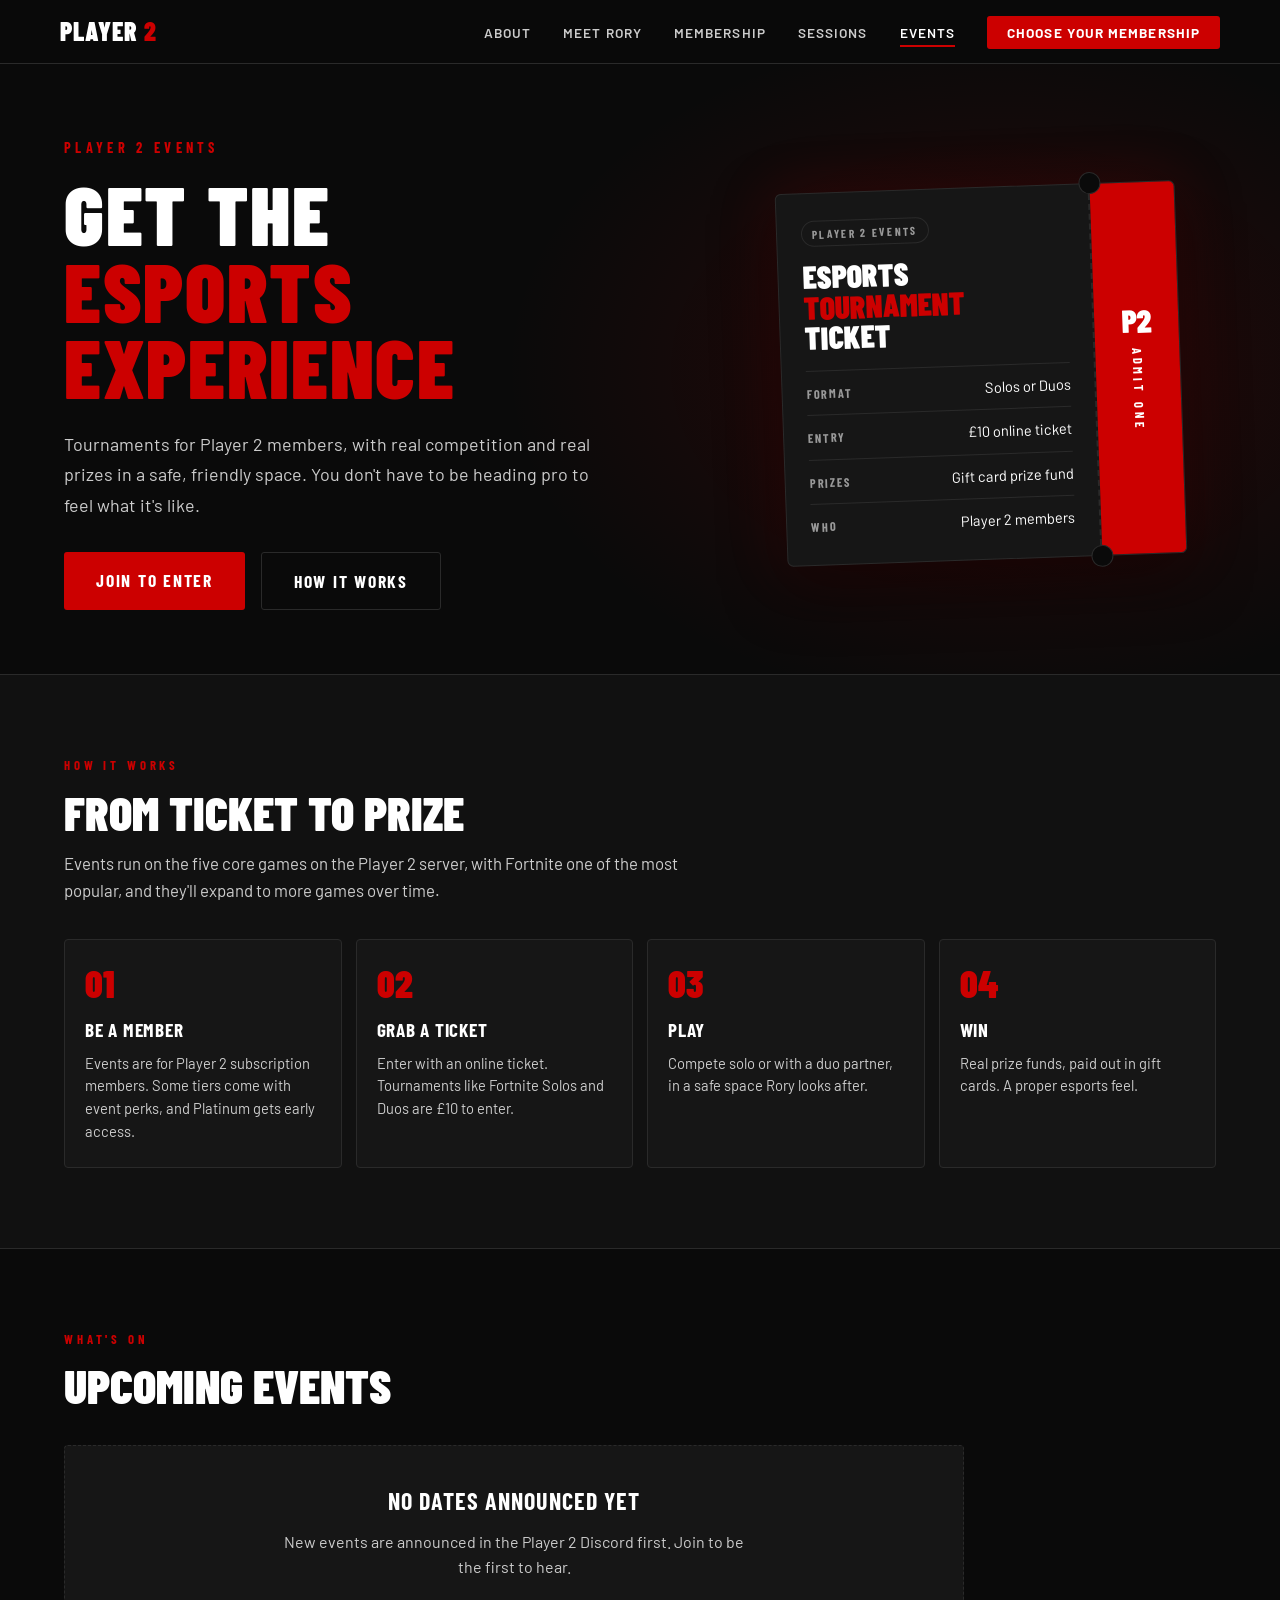
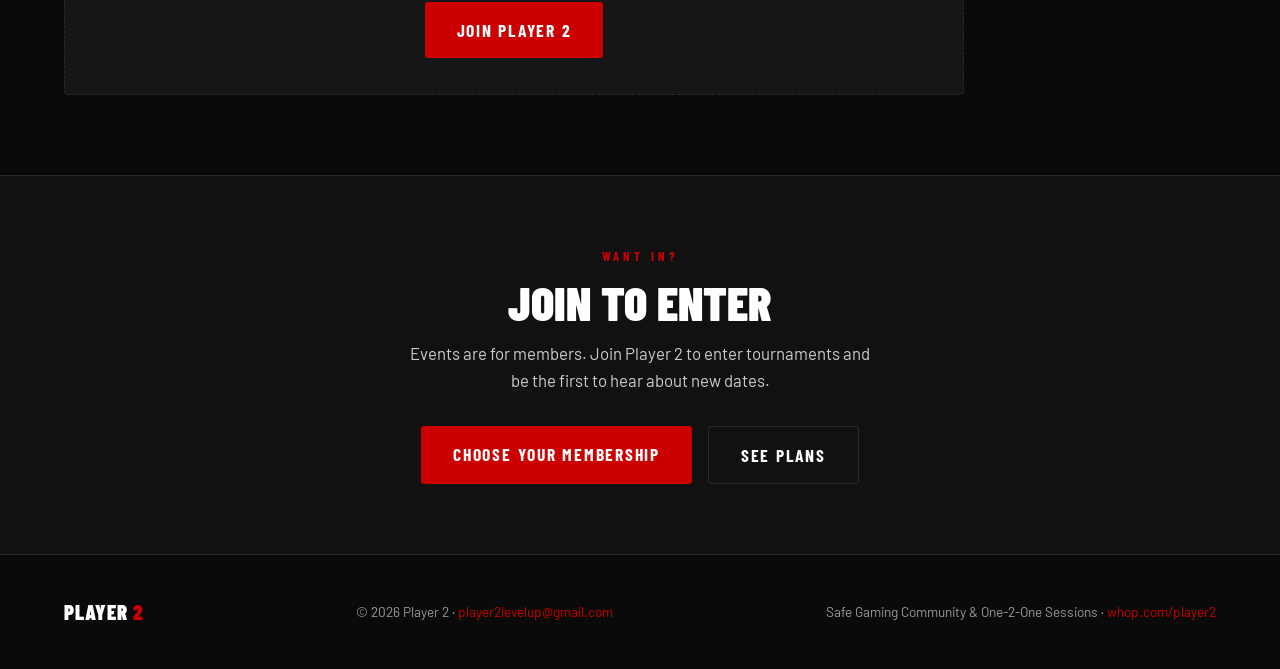
==== events.html @ feaece91 "Copy: Choose Your Membership, Recommended badge, strictly 13+" ====
<!doctype html>
<html lang="en-GB">
<head>
<meta charset="utf-8">
<meta name="viewport" content="width=device-width, initial-scale=1, viewport-fit=cover">
<title>Events — Player 2</title>
<meta name="description" content="Player 2 tournaments and events for members — real competition, real gift card prizes, in a safe and friendly gaming space.">
<meta name="theme-color" content="#0a0a0a">
<link rel="icon" href="data:image/svg+xml,%3Csvg xmlns='http://www.w3.org/2000/svg' viewBox='0 0 64 64'%3E%3Crect width='64' height='64' rx='12' fill='%230a0a0a'/%3E%3Ctext x='32' y='45' font-family='Arial Black,Arial,sans-serif' font-weight='900' font-size='34' text-anchor='middle' fill='%23CC0000'%3EP2%3C/text%3E%3C/svg%3E">
<meta property="og:type" content="website">
<meta property="og:site_name" content="Player 2">
<meta property="og:title" content="Player 2 Events — Get the Esports Experience">
<meta property="og:description" content="Player 2 tournaments and events for members — real competition, real gift card prizes, in a safe and friendly gaming space.">
<meta property="og:url" content="https://www.player2levelup.com/events.html">
<meta property="og:image" content="https://www.player2levelup.com/player2_share.jpg">
<meta property="og:image:width" content="1200">
<meta property="og:image:height" content="630">
<meta name="twitter:card" content="summary_large_image">
<link rel="stylesheet" href="https://fonts.googleapis.com/css2?family=Barlow+Condensed:wght@400;700;900&family=Barlow:wght@400;500;600&display=swap">
<link rel="stylesheet" href="styles.css?v=202610212050">
</head>
<body>
<!-- NAV -->
<nav>
  <a class="nav-logo" href="index.html"><span>PLAYER</span> 2</a>
  <ul class="nav-links" id="navLinks">
    <li><a href="index.html#about">About</a></li>
    <li><a href="rory.html">Meet Rory</a></li>
    <li><a href="index.html#membership">Membership</a></li>
    <li><a href="index.html#sessions">Sessions</a></li>
    <li><a href="events.html" aria-current="page">Events</a></li>
    <li><a href="https://whop.com/player2" target="_blank" rel="noopener" class="nav-cta">Choose Your Membership</a></li>
  </ul>
  <button class="nav-hamburger" id="hamburger" aria-label="Menu" aria-expanded="false">
    <span></span><span></span><span></span>
  </button>
</nav>

<!-- HERO -->
<section class="page-hero">
  <div>
    <p class="hero-eyebrow">Player 2 Events</p>
    <h1 class="page-title">Get the <span class="line-red">Esports Experience</span></h1>
    <p class="page-lede">Tournaments for Player 2 members, with real competition and real prizes in a safe, friendly space. You don't have to be heading pro to feel what it's like.</p>
    <div class="hero-buttons">
      <a href="https://whop.com/player2" target="_blank" rel="noopener" class="btn-primary">Join to Enter</a>
      <a href="#how" class="btn-secondary">How It Works</a>
    </div>
  </div>
  <div class="page-hero-visual">
    <div class="ticket" role="img" aria-label="Esports tournament ticket: solos or duos, £10 entry, gift card prize fund, members only">
      <div class="ticket-main">
        <span class="ticket-tag">Player 2 Events</span>
        <div class="ticket-title">Esports <span>Tournament</span> <span>Ticket</span></div>
        <dl class="ticket-rows">
          <div><dt>Format</dt><dd>Solos or Duos</dd></div>
          <div><dt>Entry</dt><dd>£10 online ticket</dd></div>
          <div><dt>Prizes</dt><dd>Gift card prize fund</dd></div>
          <div><dt>Who</dt><dd>Player 2 members</dd></div>
        </dl>
      </div>
      <div class="ticket-stub"><span class="p2">P2</span><span class="admit">Admit one</span></div>
    </div>
  </div>
</section>

<!-- HOW IT WORKS -->
<section class="section alt" id="how">
  <div class="section-head">
    <p class="section-eyebrow">How It Works</p>
    <h2 class="section-title">From Ticket to Prize</h2>
    <p>Events run on the five core games on the Player 2 server, with Fortnite one of the most popular, and they'll expand to more games over time.</p>
  </div>
  <ol class="steps">
    <li><strong>Be a Member</strong><p>Events are for Player 2 subscription members. Some tiers come with event perks, and Platinum gets early access.</p></li>
    <li><strong>Grab a Ticket</strong><p>Enter with an online ticket. Tournaments like Fortnite Solos and Duos are £10 to enter.</p></li>
    <li><strong>Play</strong><p>Compete solo or with a duo partner, in a safe space Rory looks after.</p></li>
    <li><strong>Win</strong><p>Real prize funds, paid out in gift cards. A proper esports feel.</p></li>
  </ol>
</section>

<!-- UPCOMING -->
<section class="section" id="upcoming">
  <div class="section-head">
    <p class="section-eyebrow">What's On</p>
    <h2 class="section-title">Upcoming Events</h2>
  </div>
  <div class="event-list" id="eventList"></div>
</section>

<!-- CTA -->
<section class="cta-band">
  <p class="section-eyebrow">Want In?</p>
  <h2 class="section-title">Join to Enter</h2>
  <p>Events are for members. Join Player 2 to enter tournaments and be the first to hear about new dates.</p>
  <div class="cta-buttons">
    <a href="https://whop.com/player2" target="_blank" rel="noopener" class="btn-primary">Choose Your Membership</a>
    <a href="index.html#membership" class="btn-secondary">See Plans</a>
  </div>
</section>

<script>
  /* ── ADD EVENTS HERE ─────────────────────────────────────────────
     Copy the example block, take away the // at the start of each line,
     fill it in and save. Events are sorted by date, and past events
     hide themselves automatically.

  {
    date: '2026-11-14',              // YYYY-MM-DD
    time: '7pm UK time',
    title: 'Fortnite Duos Tournament',
    details: 'Duos · Gift card prize fund',
    price: '£10',
    ticketUrl: 'https://whop.com/player2/esports-tournament-ticket'
  },
  */
  const EVENTS = [
  ];

  (function () {
    const list = document.getElementById('eventList');
    const today = new Date(); today.setHours(0, 0, 0, 0);
    const upcoming = EVENTS
      .map(e => ({ ...e, when: new Date(e.date + 'T12:00:00') }))
      .filter(e => !isNaN(e.when) && e.when >= today)
      .sort((a, b) => a.when - b.when);

    if (!upcoming.length) {
      list.innerHTML = `
        <div class="event-empty">
          <strong>No dates announced yet</strong>
          <p>New events are announced in the Player 2 Discord first. Join to be the first to hear.</p>
          <a href="https://whop.com/player2" target="_blank" rel="noopener" class="btn-primary">Join Player 2</a>
        </div>`;
      return;
    }
    const esc = s => String(s ?? '').replace(/[&<>"]/g, c => ({'&':'&amp;','<':'&lt;','>':'&gt;','"':'&quot;'}[c]));
    list.innerHTML = upcoming.map(e => `
      <article class="event-card">
        <div class="event-date">
          <span class="dow">${e.when.toLocaleDateString('en-GB', { weekday: 'short' })}</span>
          <span class="day">${e.when.getDate()}</span>
          <span class="mon">${e.when.toLocaleDateString('en-GB', { month: 'short' })}</span>
        </div>
        <div class="event-info">
          <strong>${esc(e.title)}</strong>
          <p>${esc([e.time, e.details].filter(Boolean).join(' · '))}</p>
        </div>
        <div class="event-buy">
          <span class="event-price">${esc(e.price)}</span>
          <a class="btn-primary btn-small" href="${esc(e.ticketUrl || 'https://whop.com/player2/esports-tournament-ticket')}" target="_blank" rel="noopener">Get Tickets</a>
        </div>
      </article>`).join('');
  })();
</script>

<!-- FOOTER -->
<footer>
  <div class="footer-logo"><span>PLAYER</span> 2</div>
  <p>© 2026 Player 2 · <a href="mailto:player2levelup@gmail.com">player2levelup@gmail.com</a></p>
  <p>Safe Gaming Community &amp; One-2-One Sessions · <a href="https://whop.com/player2" target="_blank" rel="noopener">whop.com/player2</a></p>
</footer>

<script src="site.js?v=202610212050"></script>
</body>
</html>
---- styles.css ----
/* ─── DESIGN TOKENS ───────────────────────────────────────────────
   Layout: full-bleed dark sections, mascot anchoring hero right
   Color: pure black ground, #CC0000 red accent, white type
   Type: Barlow Condensed (display/hero) + Barlow (body)
───────────────────────────────────────────────────────────────── */
:root {
  --bg:       #0a0a0a;
  --bg2:      #111111;
  --bg3:      #1a1a1a;
  --surface:  #161616;
  --border:   #2a2a2a;
  --red:      #CC0000;
  --red-dark: #990000;
  --red-glow: rgba(204,0,0,0.15);
  --white:    #ffffff;
  --grey:     #999999;
  --grey-lt:  #cccccc;

  --font-display: 'Barlow Condensed', Arial Narrow, sans-serif;
  --font-body:    'Barlow', Arial, sans-serif;

  color-scheme: dark;
}
/* This is a deliberately dark-first single-theme design */

*, *::before, *::after { box-sizing: border-box; margin: 0; padding: 0; }

body {
  background: var(--bg);
  color: var(--white);
  font-family: var(--font-body);
  font-size: 16px;
  line-height: 1.6;
  overflow-x: hidden;
}

/* ─── NAV ─────────────────────────────────────────────────────── */
nav {
  position: sticky;
  top: env(safe-area-inset-top, 0px);
  z-index: 100;
  background: rgba(10,10,10,0.92);
  backdrop-filter: blur(12px);
  border-bottom: 1px solid var(--border);
  padding: 0 clamp(16px, 5vw, 60px);
  display: flex;
  align-items: center;
  justify-content: space-between;
  height: 64px;
}

.nav-logo {
  font-family: var(--font-display);
  font-weight: 900;
  font-size: 1.6rem;
  letter-spacing: 0.04em;
  color: var(--red);
  text-transform: uppercase;
  text-decoration: none;
}
.nav-logo span { color: var(--white); }

.nav-links {
  display: flex;
  gap: 32px;
  list-style: none;
}
.nav-links a {
  color: var(--grey-lt);
  text-decoration: none;
  font-size: 0.85rem;
  font-weight: 600;
  letter-spacing: 0.08em;
  text-transform: uppercase;
  transition: color 0.2s;
}
.nav-links a:hover { color: var(--red); }

.nav-cta {
  background: var(--red);
  color: var(--white) !important;
  padding: 8px 20px;
  border-radius: 3px;
  font-weight: 700 !important;
  transition: background 0.2s !important;
}
.nav-cta:hover { background: var(--red-dark) !important; color: var(--white) !important; }

.nav-hamburger {
  display: none;
  flex-direction: column;
  gap: 5px;
  cursor: pointer;
  background: none;
  border: none;
  padding: 4px;
}
.nav-hamburger span {
  display: block;
  width: 24px;
  height: 2px;
  background: var(--white);
  transition: all 0.3s;
}

/* ─── HERO ─────────────────────────────────────────────────────── */
.hero {
  position: relative;
  min-height: 90vh;
  display: grid;
  grid-template-columns: 1fr 1fr;
  align-items: center;
  padding: 60px clamp(16px, 5vw, 80px);
  overflow: hidden;
}

.hero::before {
  content: '';
  position: absolute;
  inset: 0;
  background: radial-gradient(ellipse 60% 80% at 70% 50%, var(--red-glow) 0%, transparent 70%);
  pointer-events: none;
}

/* Scanline texture */
.hero::after {
  content: '';
  position: absolute;
  inset: 0;
  background: repeating-linear-gradient(
    0deg,
    transparent,
    transparent 3px,
    rgba(255,255,255,0.015) 3px,
    rgba(255,255,255,0.015) 4px
  );
  pointer-events: none;
}

.hero-content {
  position: relative;
  z-index: 2;
}

.hero-eyebrow {
  font-family: var(--font-display);
  font-size: 0.9rem;
  font-weight: 700;
  letter-spacing: 0.3em;
  text-transform: uppercase;
  color: var(--red);
  margin-bottom: 16px;
}

.hero-title {
  font-family: var(--font-display);
  font-weight: 900;
  font-size: clamp(3.5rem, 7vw, 6.5rem);
  line-height: 0.92;
  text-transform: uppercase;
  letter-spacing: 0.02em;
  text-wrap: balance;
  margin-bottom: 24px;
}

.hero-title .line-red { color: var(--red); }

.hero-subtitle {
  font-size: 1.1rem;
  color: var(--grey-lt);
  max-width: 420px;
  margin-bottom: 40px;
  line-height: 1.7;
}

.hero-buttons {
  display: flex;
  gap: 16px;
  flex-wrap: wrap;
}

.btn-primary {
  display: inline-block;
  background: var(--red);
  color: var(--white);
  text-decoration: none;
  padding: 14px 32px;
  font-family: var(--font-display);
  font-size: 1.1rem;
  font-weight: 700;
  letter-spacing: 0.1em;
  text-transform: uppercase;
  border-radius: 3px;
  transition: background 0.2s, transform 0.15s;
}
.btn-primary:hover { background: var(--red-dark); transform: translateY(-1px); }

.btn-secondary {
  display: inline-block;
  background: transparent;
  color: var(--white);
  text-decoration: none;
  padding: 14px 32px;
  font-family: var(--font-display);
  font-size: 1.1rem;
  font-weight: 700;
  letter-spacing: 0.1em;
  text-transform: uppercase;
  border: 1px solid var(--border);
  border-radius: 3px;
  transition: border-color 0.2s, color 0.2s;
}
.btn-secondary:hover { border-color: var(--white); }

.hero-image {
  position: relative;
  z-index: 2;
  display: flex;
  justify-content: center;
  align-items: flex-end;
}

.hero-image img {
  width: 100%;
  max-width: 440px;
  height: auto;
  filter: drop-shadow(0 0 1.5px rgba(255,255,255,0.35)) drop-shadow(0 0 50px rgba(204,0,0,0.45));
  animation: float 4s ease-in-out infinite;
}

/* Red floor glow under the bean bag — shrinks as he floats up */
.hero-image::after {
  content: '';
  position: absolute;
  left: 50%;
  bottom: -10px;
  width: min(78%, 360px);
  height: 46px;
  transform: translateX(-50%);
  background: radial-gradient(ellipse at center, rgba(204,0,0,0.6) 0%, rgba(204,0,0,0.2) 45%, transparent 72%);
  filter: blur(3px);
  z-index: -1;
  animation: floor-glow 4s ease-in-out infinite;
}

@keyframes float {
  0%, 100% { transform: translateY(0); }
  50%       { transform: translateY(-10px); }
}

@keyframes floor-glow {
  0%, 100% { transform: translateX(-50%) scale(1);    opacity: 1; }
  50%       { transform: translateX(-50%) scale(0.82); opacity: 0.65; }
}

/* ─── STATS BAR ─────────────────────────────────────────────────── */
.stats-bar {
  background: var(--red);
  padding: 20px clamp(16px, 5vw, 80px);
  display: flex;
  justify-content: center;
  gap: clamp(32px, 8vw, 100px);
  flex-wrap: wrap;
}

.stat {
  text-align: center;
}

.stat-num {
  font-family: var(--font-display);
  font-weight: 900;
  font-size: 2.2rem;
  line-height: 1;
  color: var(--white);
}

.stat-label {
  font-size: 0.75rem;
  font-weight: 600;
  letter-spacing: 0.12em;
  text-transform: uppercase;
  color: rgba(255,255,255,0.75);
  margin-top: 2px;
}

/* ─── ABOUT ─────────────────────────────────────────────────────── */
.section {
  padding: 80px clamp(16px, 5vw, 80px);
}

.section-eyebrow {
  font-family: var(--font-display);
  font-size: 0.8rem;
  font-weight: 700;
  letter-spacing: 0.3em;
  text-transform: uppercase;
  color: var(--red);
  margin-bottom: 12px;
}

.section-title {
  font-family: var(--font-display);
  font-weight: 900;
  font-size: clamp(2rem, 4vw, 3rem);
  text-transform: uppercase;
  line-height: 1;
  text-wrap: balance;
  margin-bottom: 24px;
}

.about-grid {
  display: grid;
  grid-template-columns: 1fr 1fr;
  gap: 60px;
  align-items: center;
}

.about-text p {
  color: var(--grey-lt);
  margin-bottom: 16px;
  font-size: 1.05rem;
}

.about-features {
  display: flex;
  flex-direction: column;
  gap: 20px;
  margin-top: 32px;
}

.feature {
  display: flex;
  gap: 16px;
  align-items: flex-start;
}

.feature-icon {
  width: 40px;
  height: 40px;
  background: var(--red-glow);
  border: 1px solid var(--red);
  border-radius: 3px;
  display: flex;
  align-items: center;
  justify-content: center;
  flex-shrink: 0;
  font-size: 1.1rem;
}

.feature-body strong {
  display: block;
  font-family: var(--font-display);
  font-weight: 700;
  font-size: 1rem;
  letter-spacing: 0.05em;
  text-transform: uppercase;
  margin-bottom: 2px;
}

.feature-body p {
  color: var(--grey);
  font-size: 0.9rem;
  margin: 0;
}

.who-callout {
  background: var(--surface);
  border-left: 3px solid var(--red);
  border-radius: 3px;
  padding: 18px 22px;
  margin: 8px 0 28px;
}
.who-callout strong {
  display: block;
  font-family: var(--font-display);
  font-size: 1.15rem;
  font-weight: 700;
  letter-spacing: 0.06em;
  text-transform: uppercase;
  color: var(--white);
  margin-bottom: 6px;
}
.who-callout p { margin: 0; color: var(--grey-lt); }

.about-visual {
  position: relative;
}

.about-visual img {
  width: 100%;
  max-width: 320px;
  height: auto;
  margin: 0 auto;
  display: block;
  filter: drop-shadow(0 0 1.5px rgba(255,255,255,0.3)) drop-shadow(0 0 40px rgba(204,0,0,0.35));
}

/* ─── MEMBERSHIP ────────────────────────────────────────────────── */
.membership {
  background: var(--bg2);
  padding: 80px clamp(16px, 5vw, 80px);
  text-align: center;
}

.membership .section-title { margin-bottom: 12px; }
.membership .lead {
  color: var(--grey-lt);
  font-size: 1.05rem;
  margin-bottom: 48px;
  max-width: 500px;
  margin-inline: auto;
}

.tiers {
  display: grid;
  grid-template-columns: repeat(3, 1fr);
  gap: 20px;
  max-width: 900px;
  margin: 0 auto;
}

.tier {
  background: var(--surface);
  border: 1px solid var(--border);
  border-radius: 4px;
  padding: 32px 24px;
  text-align: left;
  position: relative;
  display: flex;
  flex-direction: column;
  transition: border-color 0.2s, transform 0.2s;
}

.tier:hover { border-color: var(--red); transform: translateY(-4px); }

.tier.featured {
  border-color: var(--red);
  background: linear-gradient(160deg, #1a0000 0%, var(--surface) 50%);
}

.tier-badge {
  position: absolute;
  top: -12px;
  left: 50%;
  transform: translateX(-50%);
  background: var(--red);
  color: var(--white);
  font-family: var(--font-display);
  font-size: 0.7rem;
  font-weight: 700;
  letter-spacing: 0.15em;
  text-transform: uppercase;
  padding: 4px 14px;
  border-radius: 20px;
  white-space: nowrap;
}

.tier-icon {
  font-size: 1.8rem;
  margin-bottom: 12px;
}

.tier-name {
  font-family: var(--font-display);
  font-weight: 900;
  font-size: 1.4rem;
  letter-spacing: 0.05em;
  text-transform: uppercase;
  margin-bottom: 4px;
}

.tier-price {
  margin-bottom: 24px;
}

.tier-price .amount {
  font-family: var(--font-display);
  font-weight: 900;
  font-size: 2.6rem;
  color: var(--red);
  line-height: 1;
}

.tier-price .period {
  color: var(--grey);
  font-size: 0.85rem;
}

.tier-perks {
  list-style: none;
  display: flex;
  flex-direction: column;
  gap: 10px;
  margin-bottom: 28px;
}

.tier-perks li {
  font-size: 0.9rem;
  color: var(--grey-lt);
  display: flex;
  gap: 10px;
  align-items: flex-start;
}

.tier-perks li.new {
  color: var(--white);
  font-weight: 500;
}

.tier-perks li::before {
  content: '✓';
  color: var(--red);
  font-weight: 700;
  flex-shrink: 0;
  margin-top: 1px;
}

.tier-btn {
  display: block;
  margin-top: auto;
  width: 100%;
  text-align: center;
  padding: 12px;
  font-family: var(--font-display);
  font-weight: 700;
  font-size: 1rem;
  letter-spacing: 0.08em;
  text-transform: uppercase;
  border-radius: 3px;
  text-decoration: none;
  transition: all 0.2s;
}

.tier-btn-outline {
  border: 1px solid var(--border);
  color: var(--grey-lt);
}
.tier-btn-outline:hover { border-color: var(--white); color: var(--white); }

.tier-btn-solid {
  background: var(--red);
  color: var(--white);
}
.tier-btn-solid:hover { background: var(--red-dark); }

/* ─── SESSIONS ──────────────────────────────────────────────────── */
.sessions {
  padding: 80px clamp(16px, 5vw, 80px);
  display: grid;
  grid-template-columns: 1fr 1fr;
  gap: 60px;
  align-items: center;
}

.session-highlights {
  min-width: 0;
}

.highlights-label {
  font-family: var(--font-display);
  font-size: 0.85rem;
  font-weight: 700;
  letter-spacing: 0.25em;
  text-transform: uppercase;
  color: var(--grey);
  margin-bottom: 16px;
}

.highlight-grid {
  display: grid;
  grid-template-columns: repeat(2, minmax(0, 1fr));
  gap: 14px;
}

@media (max-width: 440px) {
  .highlight { padding: 18px 14px; }
  .highlight strong { font-size: 1rem; }
  .highlight p { font-size: 0.85rem; }
}

.highlight {
  background: var(--surface);
  border: 1px solid var(--border);
  border-radius: 4px;
  padding: 22px 20px;
  transition: border-color 0.2s;
}
.highlight:hover { border-color: var(--red); }

.highlight-icon {
  width: 44px;
  height: 44px;
  background: var(--red);
  border-radius: 50%;
  display: flex;
  align-items: center;
  justify-content: center;
  font-size: 1.15rem;
  margin-bottom: 14px;
}

.highlight strong {
  display: block;
  font-family: var(--font-display);
  font-size: 1.15rem;
  font-weight: 700;
  letter-spacing: 0.05em;
  text-transform: uppercase;
  line-height: 1.15;
  margin-bottom: 6px;
}

.highlight p {
  color: var(--grey-lt);
  font-size: 0.9rem;
  line-height: 1.5;
}

.highlight-modes {
  display: flex;
  flex-wrap: wrap;
  gap: 10px;
  margin-top: 18px;
}

.mode {
  display: inline-flex;
  align-items: center;
  gap: 8px;
  border: 1px solid var(--border);
  border-radius: 20px;
  padding: 7px 16px;
  font-size: 0.88rem;
  color: var(--white);
}

.mode-discord {
  background: #5865F2;
  border-color: #5865F2;
}

/* ─── DISCORD CTA ───────────────────────────────────────────────── */
.discord-cta {
  background: var(--bg2);
  border-top: 1px solid var(--border);
  border-bottom: 1px solid var(--border);
  padding: 70px clamp(16px, 5vw, 80px);
  text-align: center;
}

.discord-cta .section-title { margin-bottom: 16px; }
.discord-cta p {
  color: var(--grey-lt);
  font-size: 1.05rem;
  margin-bottom: 32px;
  max-width: 460px;
  margin-inline: auto;
}

.btn-discord {
  display: inline-flex;
  align-items: center;
  gap: 10px;
  background: #5865F2;
  color: var(--white);
  text-decoration: none;
  padding: 14px 32px;
  font-family: var(--font-display);
  font-size: 1.1rem;
  font-weight: 700;
  letter-spacing: 0.08em;
  text-transform: uppercase;
  border-radius: 3px;
  transition: background 0.2s;
}
.btn-discord:hover { background: #4752C4; }

/* ─── FOOTER ────────────────────────────────────────────────────── */
footer {
  padding: 40px clamp(16px, 5vw, 80px);
  border-top: 1px solid var(--border);
  display: flex;
  align-items: center;
  justify-content: space-between;
  flex-wrap: wrap;
  gap: 16px;
}

.footer-logo {
  font-family: var(--font-display);
  font-weight: 900;
  font-size: 1.3rem;
  letter-spacing: 0.04em;
  color: var(--red);
}
.footer-logo span { color: var(--white); }

footer p {
  color: var(--grey);
  font-size: 0.85rem;
}

@media (max-width: 960px) {
  .nav-links { display: none; }
  .nav-hamburger { display: flex; }
  .nav-links.open {
    display: flex;
    flex-direction: column;
    position: absolute;
    top: 64px;
    left: 0; right: 0;
    background: var(--bg);
    border-bottom: 1px solid var(--border);
    padding: 24px clamp(16px, 5vw, 60px);
    gap: 20px;
  }
  .nav-links.open a { font-size: 1rem; }
}

/* ─── MOBILE ────────────────────────────────────────────────────── */
@media (max-width: 760px) {

  .hero {
    grid-template-columns: 1fr;
    min-height: auto;
    padding: 48px 16px 0;
    text-align: center;
  }
  .hero-subtitle { margin: 0 auto 32px; }
  .hero-buttons { justify-content: center; }
  .hero-image { margin-top: 32px; }
  .hero-image img { max-width: 280px; }
  .hero-image::after { width: 230px; height: 34px; }

  .about-grid, .sessions {
    grid-template-columns: 1fr;
    gap: 40px;
  }
  .about-visual { display: none; }

  .tiers {
    grid-template-columns: 1fr;
    max-width: 360px;
  }

  footer { flex-direction: column; align-items: flex-start; }
}

@media (prefers-reduced-motion: reduce) {
  .hero-image img, .hero-image::after { animation: none; }
  *, *::before, *::after { transition-duration: 0.01ms !important; }
}

/* ---------- email sign-up ---------- */
.signup { padding: 80px clamp(16px, 5vw, 60px); background: #0d0d0f; border-top: 1px solid rgba(255,255,255,0.06); }
.signup-inner { max-width: 640px; margin: 0 auto; text-align: center; }
.signup-sub { color: var(--grey-lt); margin: 0 0 28px; font-size: 1.05rem; }
.signup-fields { display: grid; grid-template-columns: 1fr 1fr; gap: 14px; text-align: left; }
.signup-field.full { grid-column: 1 / -1; }
.signup-field label { display: block; font-size: 0.8rem; font-weight: 700; letter-spacing: 0.08em; text-transform: uppercase; color: var(--grey-lt); margin-bottom: 6px; }
.signup-field label small { font-weight: 500; text-transform: none; letter-spacing: 0; color: var(--grey); }
.signup-field input, .signup-field select { width: 100%; padding: 14px 16px; background: #16161a; border: 1px solid rgba(255,255,255,0.14); border-radius: 10px; color: var(--white); font: inherit; font-size: 1rem; }
.signup-field input:focus, .signup-field select:focus { outline: none; border-color: var(--red); box-shadow: 0 0 0 3px var(--red-glow); }
.signup-field select { appearance: none; -webkit-appearance: none; background-image: url("data:image/svg+xml,%3Csvg xmlns='http://www.w3.org/2000/svg' width='12' height='8' viewBox='0 0 12 8'%3E%3Cpath d='M1 1l5 5 5-5' fill='none' stroke='%23cccccc' stroke-width='2'/%3E%3C/svg%3E"); background-repeat: no-repeat; background-position: right 16px center; padding-right: 40px; }
.signup-hp { position: absolute; left: -9999px; width: 1px; height: 1px; overflow: hidden; }
.signup-consent { display: flex; gap: 12px; align-items: flex-start; text-align: left; margin: 18px 0 22px; color: var(--grey-lt); font-size: 0.95rem; cursor: pointer; }
.signup-consent input { width: 20px; height: 20px; margin-top: 2px; accent-color: var(--red); flex: 0 0 20px; }
.signup .btn-primary { width: 100%; max-width: 320px; }
.signup-error { color: #ff6b6b; margin: 14px 0 0; font-weight: 600; }
.signup-note { color: var(--grey); font-size: 0.85rem; margin: 24px 0 0; line-height: 1.5; }
.signup-thanks { padding: 30px 0; }
.signup-tick { width: 64px; height: 64px; margin: 0 auto 20px; border-radius: 50%; background: var(--red); color: var(--white); font-size: 2rem; font-weight: 800; display: flex; align-items: center; justify-content: center; }
.signup-thanks p { color: var(--grey-lt); }
@media (max-width: 600px) { .signup-fields { grid-template-columns: 1fr; } }

/* ─── SHARED EXTRAS ─────────────────────────────────────────────── */
section[id] { scroll-margin-top: 72px; }

.nav-links a[aria-current="page"] { color: var(--white); box-shadow: 0 2px 0 var(--red); padding-bottom: 4px; }

footer a { color: var(--red); text-decoration: none; }
footer a:hover { text-decoration: underline; }

.section.alt { background: var(--bg2); border-top: 1px solid var(--border); border-bottom: 1px solid var(--border); }

.section-head { max-width: 640px; margin-bottom: 36px; }
.section-head .section-title { margin-bottom: 14px; }
.section-head p:not(.section-eyebrow) { color: var(--grey-lt); font-size: 1.05rem; }

/* ─── SUB-PAGE HERO ─────────────────────────────────────────────── */
.page-hero {
  position: relative;
  overflow: hidden;
  display: grid;
  grid-template-columns: 1.15fr 0.85fr;
  gap: 48px;
  align-items: center;
  padding: 72px clamp(16px, 5vw, 80px) 64px;
}
.page-hero::before {
  content: '';
  position: absolute;
  inset: 0;
  background: radial-gradient(ellipse 55% 80% at 78% 50%, var(--red-glow) 0%, transparent 70%);
  pointer-events: none;
}
.page-hero > * { position: relative; z-index: 1; min-width: 0; }

.page-title {
  font-family: var(--font-display);
  font-weight: 900;
  font-size: clamp(3rem, 6.5vw, 5.5rem);
  line-height: 0.92;
  letter-spacing: 0.02em;
  text-transform: uppercase;
  text-wrap: balance;
  margin-bottom: 24px;
}
.page-title .line-red { color: var(--red); display: block; }

.page-lede {
  font-size: 1.12rem;
  color: var(--grey-lt);
  max-width: 540px;
  line-height: 1.7;
  margin-bottom: 32px;
}

.page-hero-visual {
  display: flex;
  flex-direction: column;
  align-items: center;
  gap: 18px;
}
.page-hero-visual img {
  width: 100%;
  max-width: 330px;
  height: auto;
  filter: drop-shadow(0 0 1.5px rgba(255,255,255,0.3)) drop-shadow(0 0 40px rgba(204,0,0,0.4));
}
.caption {
  font-size: 0.92rem;
  color: var(--grey);
  font-style: italic;
  text-align: center;
  max-width: 320px;
  line-height: 1.55;
}

/* ─── QUOTE BAND ────────────────────────────────────────────────── */
.quote-band {
  background: var(--red);
  padding: 64px clamp(16px, 5vw, 80px);
}
.quote-band blockquote {
  max-width: 980px;
  margin: 0 auto;
  font-family: var(--font-display);
  font-weight: 900;
  font-size: clamp(1.7rem, 3.6vw, 2.8rem);
  line-height: 1.05;
  text-transform: uppercase;
  text-wrap: balance;
}
.quote-band cite {
  display: block;
  margin-top: 18px;
  font-family: var(--font-body);
  font-style: normal;
  font-size: 0.95rem;
  font-weight: 500;
  text-transform: none;
  color: rgba(255,255,255,0.85);
}

/* ─── SPLIT + TIMELINE ──────────────────────────────────────────── */
.split {
  display: grid;
  grid-template-columns: 0.9fr 1.1fr;
  gap: 64px;
  align-items: start;
}
.split > * { min-width: 0; }
.body-text { color: var(--grey-lt); margin-bottom: 16px; max-width: 520px; }

.pull-quote {
  border-left: 3px solid var(--red);
  padding: 4px 0 4px 20px;
  margin-top: 28px;
  font-size: 1.1rem;
  font-style: italic;
  color: var(--white);
  max-width: 520px;
}
.pull-quote span {
  display: block;
  margin-top: 8px;
  font-style: normal;
  font-size: 0.85rem;
  color: var(--grey);
}

.timeline { list-style: none; }
.timeline li { position: relative; padding: 0 0 26px 36px; }
.timeline li::before {
  content: '';
  position: absolute;
  left: 0; top: 6px;
  width: 14px; height: 14px;
  border-radius: 50%;
  background: var(--bg);
  border: 3px solid var(--red);
}
.timeline li::after {
  content: '';
  position: absolute;
  left: 6px; top: 22px; bottom: -2px;
  width: 2px;
  background: var(--border);
}
.timeline li:last-child { padding-bottom: 0; }
.timeline li:last-child::after { display: none; }
.timeline li.now::before { background: var(--red); box-shadow: 0 0 0 6px var(--red-glow); }
.timeline strong {
  display: block;
  font-family: var(--font-display);
  font-weight: 700;
  font-size: 1.25rem;
  letter-spacing: 0.04em;
  text-transform: uppercase;
  line-height: 1.2;
}
.timeline li.now strong { color: var(--red); }
.timeline p { color: var(--grey-lt); font-size: 0.95rem; margin-top: 2px; }

/* ─── GAMES ─────────────────────────────────────────────────────── */
.games-groups {
  display: grid;
  grid-template-columns: 1fr 1fr;
  gap: 32px;
}
.games-group h3 {
  font-family: var(--font-display);
  font-size: 0.85rem;
  font-weight: 700;
  letter-spacing: 0.25em;
  text-transform: uppercase;
  color: var(--grey);
  margin-bottom: 14px;
}
.game-list { list-style: none; display: flex; flex-wrap: wrap; gap: 10px; }
.game-list li {
  background: var(--surface);
  border: 1px solid var(--border);
  border-radius: 3px;
  padding: 12px 18px;
  font-family: var(--font-display);
  font-weight: 700;
  font-size: 1.25rem;
  letter-spacing: 0.04em;
  text-transform: uppercase;
  line-height: 1.2;
}
.game-list li small {
  display: block;
  font-family: var(--font-body);
  font-weight: 400;
  font-size: 0.78rem;
  letter-spacing: 0;
  text-transform: none;
  color: var(--grey);
}
.games-group.now .game-list li {
  border-color: var(--red);
  background: linear-gradient(160deg, #1a0000 0%, var(--surface) 60%);
}

/* ─── TILE GRIDS (reuse .highlight) ─────────────────────────────── */
.highlight-grid.three { grid-template-columns: repeat(3, minmax(0, 1fr)); }
.after-note { color: var(--grey-lt); margin-top: 24px; max-width: 640px; }

.highlight.contact { border-color: var(--red); background: linear-gradient(160deg, #1a0000 0%, var(--surface) 60%); }
.email-link {
  display: inline-block;
  margin-top: 8px;
  color: var(--white);
  font-weight: 600;
  overflow-wrap: anywhere;
  text-decoration: underline;
  text-decoration-color: var(--red);
  text-underline-offset: 3px;
}

/* ─── CTA BAND ──────────────────────────────────────────────────── */
.cta-band {
  background: var(--bg2);
  border-top: 1px solid var(--border);
  padding: 70px clamp(16px, 5vw, 80px);
  text-align: center;
}
.cta-band .section-title { margin-bottom: 14px; }
.cta-band p:not(.section-eyebrow) { color: var(--grey-lt); font-size: 1.05rem; max-width: 480px; margin: 0 auto 32px; }
.cta-buttons { display: flex; gap: 16px; justify-content: center; flex-wrap: wrap; }

/* ─── EVENTS: TICKET ────────────────────────────────────────────── */
.ticket {
  position: relative;
  display: grid;
  grid-template-columns: 1fr 84px;
  width: 100%;
  max-width: 400px;
  background: var(--surface);
  border: 1px solid var(--border);
  border-radius: 6px;
  transform: rotate(-2deg);
  box-shadow: 0 20px 60px rgba(0,0,0,0.5), 0 0 60px rgba(204,0,0,0.18);
}
.ticket::before, .ticket::after {
  content: '';
  position: absolute;
  right: 73px;
  width: 22px; height: 22px;
  border-radius: 50%;
  background: var(--bg);
  border: 1px solid var(--border);
}
.ticket::before { top: -12px; }
.ticket::after { bottom: -12px; }
.ticket-main { padding: 26px 24px; border-right: 2px dashed var(--border); min-width: 0; }
.ticket-tag {
  display: inline-block;
  font-family: var(--font-display);
  font-weight: 700;
  font-size: 0.72rem;
  letter-spacing: 0.2em;
  text-transform: uppercase;
  color: var(--grey);
  border: 1px solid var(--border);
  border-radius: 20px;
  padding: 3px 10px;
  margin-bottom: 14px;
}
.ticket-title {
  font-family: var(--font-display);
  font-weight: 900;
  font-size: 2rem;
  line-height: 0.95;
  text-transform: uppercase;
  margin-bottom: 18px;
}
.ticket-title span { color: var(--red); display: block; }
.ticket-rows { display: grid; gap: 10px; }
.ticket-rows div {
  display: flex;
  justify-content: space-between;
  align-items: baseline;
  gap: 12px;
  border-top: 1px solid var(--border);
  padding-top: 10px;
}
.ticket-rows dt {
  font-family: var(--font-display);
  font-weight: 700;
  font-size: 0.78rem;
  letter-spacing: 0.14em;
  text-transform: uppercase;
  color: var(--grey);
}
.ticket-rows dd { margin: 0; text-align: right; font-size: 0.92rem; color: var(--white); }
.ticket-stub {
  display: flex;
  flex-direction: column;
  align-items: center;
  justify-content: center;
  gap: 12px;
  background: var(--red);
  border-radius: 0 5px 5px 0;
}
.ticket-stub .p2 { font-family: var(--font-display); font-weight: 900; font-size: 2rem; line-height: 1; }
.ticket-stub .admit {
  writing-mode: vertical-rl;
  font-family: var(--font-display);
  font-weight: 700;
  font-size: 0.8rem;
  letter-spacing: 0.3em;
  text-transform: uppercase;
}

/* ─── EVENTS: STEPS ─────────────────────────────────────────────── */
.steps {
  list-style: none;
  display: grid;
  grid-template-columns: repeat(4, minmax(0, 1fr));
  gap: 14px;
  counter-reset: step;
}
.steps li {
  counter-increment: step;
  background: var(--surface);
  border: 1px solid var(--border);
  border-radius: 4px;
  padding: 24px 20px;
}
.steps li::before {
  content: counter(step, decimal-leading-zero);
  display: block;
  font-family: var(--font-display);
  font-weight: 900;
  font-size: 2.4rem;
  line-height: 1;
  color: var(--red);
  margin-bottom: 12px;
}
.steps strong {
  display: block;
  font-family: var(--font-display);
  font-weight: 700;
  font-size: 1.2rem;
  letter-spacing: 0.04em;
  text-transform: uppercase;
  margin-bottom: 6px;
}
.steps p { color: var(--grey-lt); font-size: 0.92rem; line-height: 1.55; }

/* ─── EVENTS: LIST ──────────────────────────────────────────────── */
.event-list { display: grid; gap: 14px; max-width: 900px; }
.event-card {
  display: grid;
  grid-template-columns: 84px 1fr auto;
  gap: 20px;
  align-items: center;
  background: var(--surface);
  border: 1px solid var(--border);
  border-radius: 4px;
  padding: 18px 20px;
}
.event-date {
  text-align: center;
  border-right: 1px solid var(--border);
  padding-right: 16px;
  font-family: var(--font-display);
  text-transform: uppercase;
  line-height: 1.1;
}
.event-date .dow { display: block; font-size: 0.75rem; font-weight: 700; letter-spacing: 0.2em; color: var(--grey); }
.event-date .day { display: block; font-size: 2.3rem; font-weight: 900; line-height: 1; color: var(--red); }
.event-date .mon { display: block; font-size: 0.9rem; font-weight: 700; letter-spacing: 0.15em; }
.event-info { min-width: 0; }
.event-info strong {
  display: block;
  font-family: var(--font-display);
  font-size: 1.35rem;
  font-weight: 700;
  letter-spacing: 0.03em;
  text-transform: uppercase;
  line-height: 1.15;
  margin-bottom: 4px;
}
.event-info p { color: var(--grey-lt); font-size: 0.9rem; }
.event-buy { text-align: right; }
.event-price {
  display: block;
  font-family: var(--font-display);
  font-weight: 900;
  font-size: 1.5rem;
  margin-bottom: 6px;
  font-variant-numeric: tabular-nums;
}
.btn-small { padding: 9px 18px; font-size: 0.95rem; }

.event-empty {
  max-width: 900px;
  background: var(--surface);
  border: 1px dashed var(--border);
  border-radius: 4px;
  padding: 36px 28px;
  text-align: center;
}
.event-empty strong {
  display: block;
  font-family: var(--font-display);
  font-size: 1.5rem;
  font-weight: 700;
  letter-spacing: 0.04em;
  text-transform: uppercase;
  margin-bottom: 8px;
}
.event-empty p { color: var(--grey-lt); max-width: 460px; margin: 0 auto 22px; }

/* ─── SUB-PAGE RESPONSIVE ───────────────────────────────────────── */
@media (max-width: 960px) {
  .steps { grid-template-columns: repeat(2, minmax(0, 1fr)); }
}

@media (max-width: 760px) {
  .page-hero {
    grid-template-columns: 1fr;
    padding: 48px 16px 48px;
    text-align: center;
    gap: 36px;
  }
  .page-lede { margin-inline: auto; }
  .page-hero .hero-buttons { justify-content: center; }
  .page-hero-visual img { max-width: 260px; }
  .split { grid-template-columns: 1fr; gap: 40px; }
  .games-groups { grid-template-columns: 1fr; gap: 24px; }
  .highlight-grid.three { grid-template-columns: repeat(2, minmax(0, 1fr)); }
  .ticket { margin: 0 auto; }
}

@media (max-width: 560px) {
  .highlight-grid.three.stack-sm { grid-template-columns: 1fr; }
  .event-card { grid-template-columns: 72px 1fr; }
  .event-buy {
    grid-column: 1 / -1;
    display: flex;
    justify-content: space-between;
    align-items: center;
    text-align: left;
    border-top: 1px solid var(--border);
    padding-top: 14px;
  }
  .event-price { margin: 0; }
}

@media (max-width: 440px) {
  .steps { grid-template-columns: 1fr; }
  .ticket-title { font-size: 1.7rem; }
}

/* Section labels keep their red style inside blocks that restyle paragraphs */
.about-text p.section-eyebrow,
.discord-cta p.section-eyebrow {
  color: var(--red);
  font-size: 0.8rem;
  margin-bottom: 12px;
  max-width: none;
}

/* ─── SQUAD UP ──────────────────────────────────────────────────── */
:root { --ok: #35c46a; }

.squad {
  display: grid;
  grid-template-columns: 1fr 1fr;
  gap: 60px;
  align-items: center;
  padding: 80px clamp(16px, 5vw, 80px);
  border-top: 1px solid var(--border);
  background: radial-gradient(ellipse 50% 80% at 78% 50%, var(--red-glow) 0%, transparent 70%), var(--bg);
}
.squad > * { min-width: 0; }
.squad-text > p:not(.section-eyebrow) { color: var(--grey-lt); font-size: 1.05rem; margin-bottom: 22px; max-width: 540px; }

.check-list { list-style: none; display: grid; gap: 10px; margin-bottom: 32px; }
.check-list li { display: flex; gap: 10px; color: var(--grey-lt); }
.check-list li::before { content: '✓'; color: var(--red); font-weight: 700; flex-shrink: 0; }
.check-list strong { color: var(--white); font-weight: 600; }

.lobby {
  justify-self: center;
  width: 100%;
  max-width: 440px;
  background: var(--surface);
  border: 1px solid var(--border);
  border-radius: 6px;
  overflow: hidden;
  box-shadow: 0 20px 60px rgba(0,0,0,0.45), 0 0 60px rgba(204,0,0,0.15);
}
.lobby-head, .lobby-foot { padding: 14px 18px; }
.lobby-head {
  display: flex;
  justify-content: space-between;
  border-bottom: 1px solid var(--border);
  font-family: var(--font-display);
  font-weight: 700;
  font-size: 0.8rem;
  letter-spacing: 0.2em;
  text-transform: uppercase;
  color: var(--grey);
  font-variant-numeric: tabular-nums;
}
.lobby-slots { list-style: none; }
.slot {
  display: grid;
  grid-template-columns: 44px 1fr auto;
  gap: 14px;
  align-items: center;
  padding: 14px 18px;
  border-bottom: 1px solid var(--border);
}
.slot-tag {
  width: 44px; height: 44px;
  border-radius: 50%;
  display: flex;
  align-items: center;
  justify-content: center;
  background: var(--bg3);
  border: 1px solid var(--border);
  font-family: var(--font-display);
  font-weight: 900;
  font-size: 1.1rem;
}
.slot.you .slot-tag { background: var(--white); color: var(--bg); border-color: var(--white); }
.slot.rory { background: linear-gradient(90deg, rgba(204,0,0,0.16), transparent 70%); }
.slot.rory .slot-tag { background: var(--red); border-color: var(--red); }
.slot.empty .slot-tag { border-style: dashed; color: var(--grey); background: transparent; }
.slot-name {
  font-family: var(--font-display);
  font-weight: 700;
  font-size: 1.2rem;
  letter-spacing: 0.04em;
  text-transform: uppercase;
  line-height: 1.15;
  min-width: 0;
}
.slot-name small {
  display: block;
  font-family: var(--font-body);
  font-weight: 400;
  font-size: 0.8rem;
  letter-spacing: 0;
  text-transform: none;
  color: var(--grey);
}
.slot.empty .slot-name { color: var(--grey-lt); }
.slot-ready {
  display: flex;
  align-items: center;
  gap: 6px;
  font-family: var(--font-display);
  font-weight: 700;
  font-size: 0.8rem;
  letter-spacing: 0.15em;
  text-transform: uppercase;
  color: var(--ok);
}
.slot-ready::before { content: ''; width: 8px; height: 8px; border-radius: 50%; background: currentColor; }
.slot-ready.muted { color: var(--grey); }
.lobby-foot { font-size: 0.85rem; color: var(--grey-lt); }

@media (max-width: 760px) {
  .squad { grid-template-columns: 1fr; gap: 40px; }
}


/* ─── STORY HOOK ────────────────────────────────────────────────── */
.hook {
  font-size: 1.22rem;
  font-weight: 500;
  line-height: 1.55;
  color: var(--white);
  max-width: 540px;
  margin-bottom: 16px;
}
.proof-list { list-style: none; display: flex; flex-wrap: wrap; gap: 8px; margin: 6px 0 4px; max-width: 540px; }
.proof-list li {
  font-family: var(--font-display);
  font-weight: 700;
  font-size: 0.95rem;
  letter-spacing: 0.08em;
  text-transform: uppercase;
  border: 1px solid var(--red);
  background: var(--red-glow);
  border-radius: 3px;
  padding: 6px 12px;
}
.ticket-title span + span { color: var(--white); }

/* ─── SQUAD UP TERMS ────────────────────────────────────────────── */
.terms {
  margin-top: 22px;
  max-width: 560px;
  border: 1px solid var(--border);
  border-radius: 4px;
  background: var(--surface);
}
.terms summary {
  cursor: pointer;
  padding: 14px 18px;
  font-family: var(--font-display);
  font-weight: 700;
  font-size: 1rem;
  letter-spacing: 0.1em;
  text-transform: uppercase;
  color: var(--grey-lt);
  list-style: none;
  display: flex;
  justify-content: space-between;
  align-items: center;
}
.terms summary::-webkit-details-marker { display: none; }
.terms summary::after { content: '+'; color: var(--red); font-size: 1.3rem; line-height: 1; }
.terms[open] summary::after { content: '−'; }
.terms summary:hover { color: var(--white); }
.terms ol { padding: 0 18px 18px 36px; display: grid; gap: 8px; }
.terms li { color: var(--grey-lt); font-size: 0.92rem; line-height: 1.55; }
.terms li::marker { color: var(--red); font-weight: 700; }

.price-line { display: flex; align-items: baseline; gap: 10px; margin: -8px 0 20px; color: var(--grey-lt); font-size: 0.95rem; }
.price-big { font-family: var(--font-display); font-weight: 900; font-size: 2.4rem; line-height: 1; color: var(--red); font-variant-numeric: tabular-nums; }

/* ---------- hero animation ---------- */
.hero-anim { position: relative; z-index: 2; display: flex; justify-content: center; align-items: flex-end; min-height: 420px; isolation: isolate; }
.hero-anim .ha-glow { position: absolute; left: -30%; right: -30%; top: -20%; bottom: -10%; background: radial-gradient(ellipse 50% 55% at 50% 60%, rgba(220,20,20,.55), rgba(160,0,0,.22) 45%, rgba(0,0,0,0) 72%); opacity: 0; mix-blend-mode: screen; pointer-events: none; }
.hero-anim .ha-glow.blue { background: radial-gradient(ellipse 42% 50% at 52% 55%, rgba(60,120,255,.35), rgba(30,60,200,.12) 45%, rgba(0,0,0,0) 72%); }
.hero-anim .ha-glare { position: absolute; left: -20%; right: -20%; top: 10%; bottom: -30%; background: radial-gradient(ellipse 50% 40% at 50% 90%, rgba(255,255,255,.5), rgba(190,200,255,.16) 40%, rgba(0,0,0,0) 70%); opacity: 0; mix-blend-mode: screen; pointer-events: none; }
.hero-anim .ha-char { position: relative; width: 100%; max-width: 440px; aspect-ratio: 780 / 1047; transform-origin: 50% 94%; }
.hero-anim .ha-char img, .hero-anim .ha-tint, .hero-anim .ha-arm { position: absolute; inset: 0; width: 100%; height: 100%; }
.hero-anim .ha-char img { filter: brightness(.22) saturate(.7); animation: none; }
.hero-anim .ha-tint { -webkit-mask-image: url(lightmask.webp); mask-image: url(lightmask.webp); -webkit-mask-size: 100% 100%; mask-size: 100% 100%; -webkit-mask-repeat: no-repeat; mask-repeat: no-repeat; mix-blend-mode: screen; opacity: 0; }
.hero-anim .ha-tint.red { background: radial-gradient(ellipse 85% 75% at 50% 56%, rgba(255,32,28,.95), rgba(255,20,20,.55) 60%, rgba(255,0,0,.22) 92%); }
.hero-anim .ha-tint.blue { background: radial-gradient(ellipse 55% 45% at 60% 55%, rgba(110,160,255,.75), rgba(60,110,255,.22) 60%, rgba(0,0,0,0) 85%); }
.hero-anim .ha-pad { position: absolute; left: 63.7%; top: 51.9%; width: 48%; aspect-ratio: 2.2 / 1; transform: translate(-50%, -50%); background: radial-gradient(ellipse 50% 50% at 50% 50%, rgba(120,180,255,1), rgba(60,130,255,.55) 30%, rgba(40,90,255,0) 70%); mix-blend-mode: screen; opacity: 0; pointer-events: none; }
.hero-anim.is-static .ha-char img { filter: none; }
.hero-anim.is-static .ha-glow { opacity: 1; }
.hero-anim.is-static .ha-tint.red { opacity: .5; }
.hero-anim.is-static .ha-pad { opacity: .85; }
@media (max-width: 760px) { .hero-anim { margin-top: 32px; min-height: 0; } .hero-anim .ha-char { max-width: 280px; } }
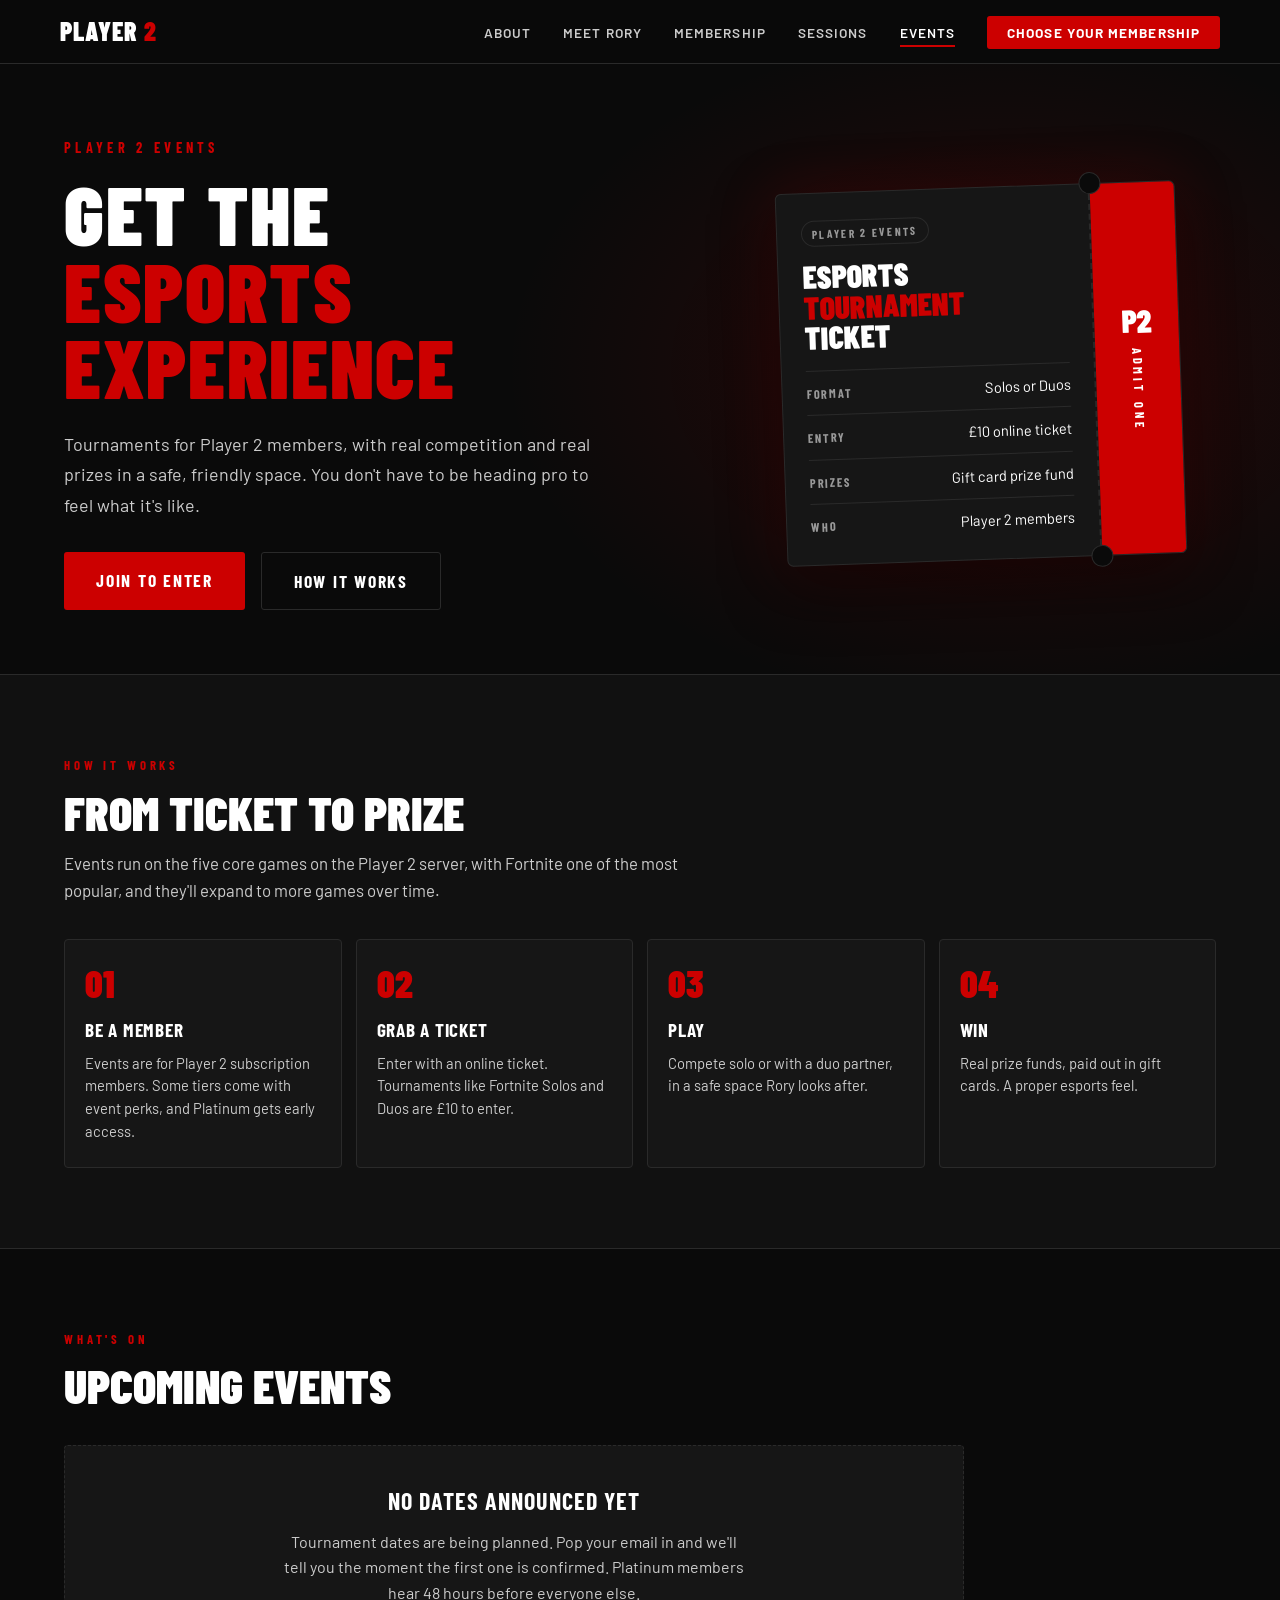
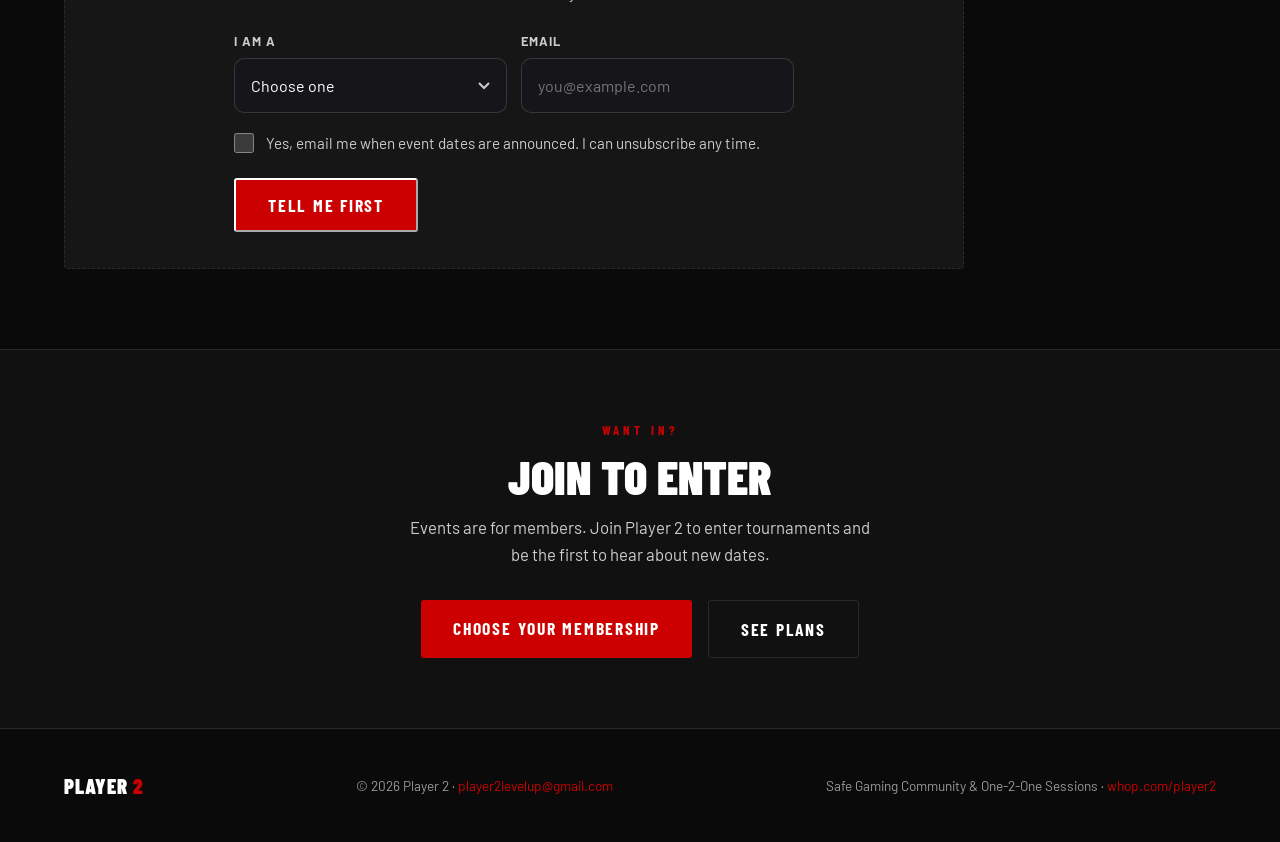
==== commit dd900e74: "Events placeholder with sign-up, tier taglines, safeguarding wording" ====
--- a/events.html
+++ b/events.html
@@ -17,7 +17,7 @@
 <meta property="og:image:height" content="630">
 <meta name="twitter:card" content="summary_large_image">
 <link rel="stylesheet" href="https://fonts.googleapis.com/css2?family=Barlow+Condensed:wght@400;700;900&family=Barlow:wght@400;500;600&display=swap">
-<link rel="stylesheet" href="styles.css?v=202610212050">
+<link rel="stylesheet" href="styles.css?v=202610212108">
 </head>
 <body>
 <!-- NAV -->
@@ -29,7 +29,7 @@
     <li><a href="index.html#membership">Membership</a></li>
     <li><a href="index.html#sessions">Sessions</a></li>
     <li><a href="events.html" aria-current="page">Events</a></li>
-    <li><a href="https://whop.com/player2" target="_blank" rel="noopener" class="nav-cta">Choose Your Membership</a></li>
+    <li><a href="index.html#membership" class="nav-cta">Choose Your Membership</a></li>
   </ul>
   <button class="nav-hamburger" id="hamburger" aria-label="Menu" aria-expanded="false">
     <span></span><span></span><span></span>
@@ -85,7 +85,45 @@
     <p class="section-eyebrow">What's On</p>
     <h2 class="section-title">Upcoming Events</h2>
   </div>
-  <div class="event-list" id="eventList"></div>
+  <div class="event-list" id="eventList">
+    <div class="event-empty">
+      <strong>No dates announced yet</strong>
+      <p>Tournament dates are being planned. Pop your email in and we'll tell you the moment the first one is confirmed. Platinum members hear 48 hours before everyone else.</p>
+      <div id="formWrap" class="event-signup">
+        <form id="signupForm" novalidate>
+          <div class="signup-fields">
+            <div class="signup-field">
+              <label for="su-who">I am a</label>
+              <select id="su-who" name="who" required>
+                <option value="" disabled selected>Choose one</option>
+                <option>Parent or carer</option>
+                <option>Young person (13+)</option>
+                <option>School, college or professional</option>
+                <option>Other</option>
+              </select>
+            </div>
+            <div class="signup-field">
+              <label for="su-email">Email</label>
+              <input id="su-email" name="email" type="email" autocomplete="email" inputmode="email" required placeholder="you@example.com">
+            </div>
+          </div>
+          <input type="hidden" name="name" value="">
+          <div class="signup-hp" aria-hidden="true"><label for="su-website">Leave this empty</label><input id="su-website" name="website" type="text" tabindex="-1" autocomplete="off"></div>
+          <label class="signup-consent" for="su-consent">
+            <input id="su-consent" name="consent" type="checkbox" required>
+            <span>Yes, email me when event dates are announced. I can unsubscribe any time.</span>
+          </label>
+          <button class="btn-primary" type="submit" id="goBtn">Tell me first</button>
+          <p class="signup-error" id="formError" role="alert" hidden></p>
+        </form>
+      </div>
+      <div class="signup-thanks" id="thanks" hidden tabindex="-1">
+        <div class="signup-tick" aria-hidden="true">✓</div>
+        <strong>You're on the list</strong>
+        <p>We'll email you as soon as the first date is confirmed.</p>
+      </div>
+    </div>
+  </div>
 </section>
 
 <!-- CTA -->
@@ -94,7 +132,7 @@
   <h2 class="section-title">Join to Enter</h2>
   <p>Events are for members. Join Player 2 to enter tournaments and be the first to hear about new dates.</p>
   <div class="cta-buttons">
-    <a href="https://whop.com/player2" target="_blank" rel="noopener" class="btn-primary">Choose Your Membership</a>
+    <a href="index.html#membership" class="btn-primary">Choose Your Membership</a>
     <a href="index.html#membership" class="btn-secondary">See Plans</a>
   </div>
 </section>
@@ -125,15 +163,7 @@
       .filter(e => !isNaN(e.when) && e.when >= today)
       .sort((a, b) => a.when - b.when);
 
-    if (!upcoming.length) {
-      list.innerHTML = `
-        <div class="event-empty">
-          <strong>No dates announced yet</strong>
-          <p>New events are announced in the Player 2 Discord first. Join to be the first to hear.</p>
-          <a href="https://whop.com/player2" target="_blank" rel="noopener" class="btn-primary">Join Player 2</a>
-        </div>`;
-      return;
-    }
+    if (!upcoming.length) return; // static placeholder with sign-up stays in place
     const esc = s => String(s ?? '').replace(/[&<>"]/g, c => ({'&':'&amp;','<':'&lt;','>':'&gt;','"':'&quot;'}[c]));
     list.innerHTML = upcoming.map(e => `
       <article class="event-card">
@@ -161,6 +191,6 @@
   <p>Safe Gaming Community &amp; One-2-One Sessions · <a href="https://whop.com/player2" target="_blank" rel="noopener">whop.com/player2</a></p>
 </footer>
 
-<script src="site.js?v=202610212050"></script>
+<script src="site.js?v=202610212108"></script>
 </body>
 </html>
--- a/styles.css
+++ b/styles.css
@@ -774,6 +774,12 @@
 .signup-thanks p { color: var(--grey-lt); }
 @media (max-width: 600px) { .signup-fields { grid-template-columns: 1fr; } }
 
+.event-signup { max-width: 560px; margin: 26px auto 0; text-align: left; }
+.event-empty .signup-thanks { padding: 10px 0 0; }
+.event-empty .signup-thanks strong { display: block; font-size: 1.3rem; margin-bottom: 6px; }
+
+.tier-tag { color: var(--grey-lt); font-size: 0.92rem; line-height: 1.4; margin: -6px 0 18px; min-height: 2.8em; }
+
 /* ─── SHARED EXTRAS ─────────────────────────────────────────────── */
 section[id] { scroll-margin-top: 72px; }
 
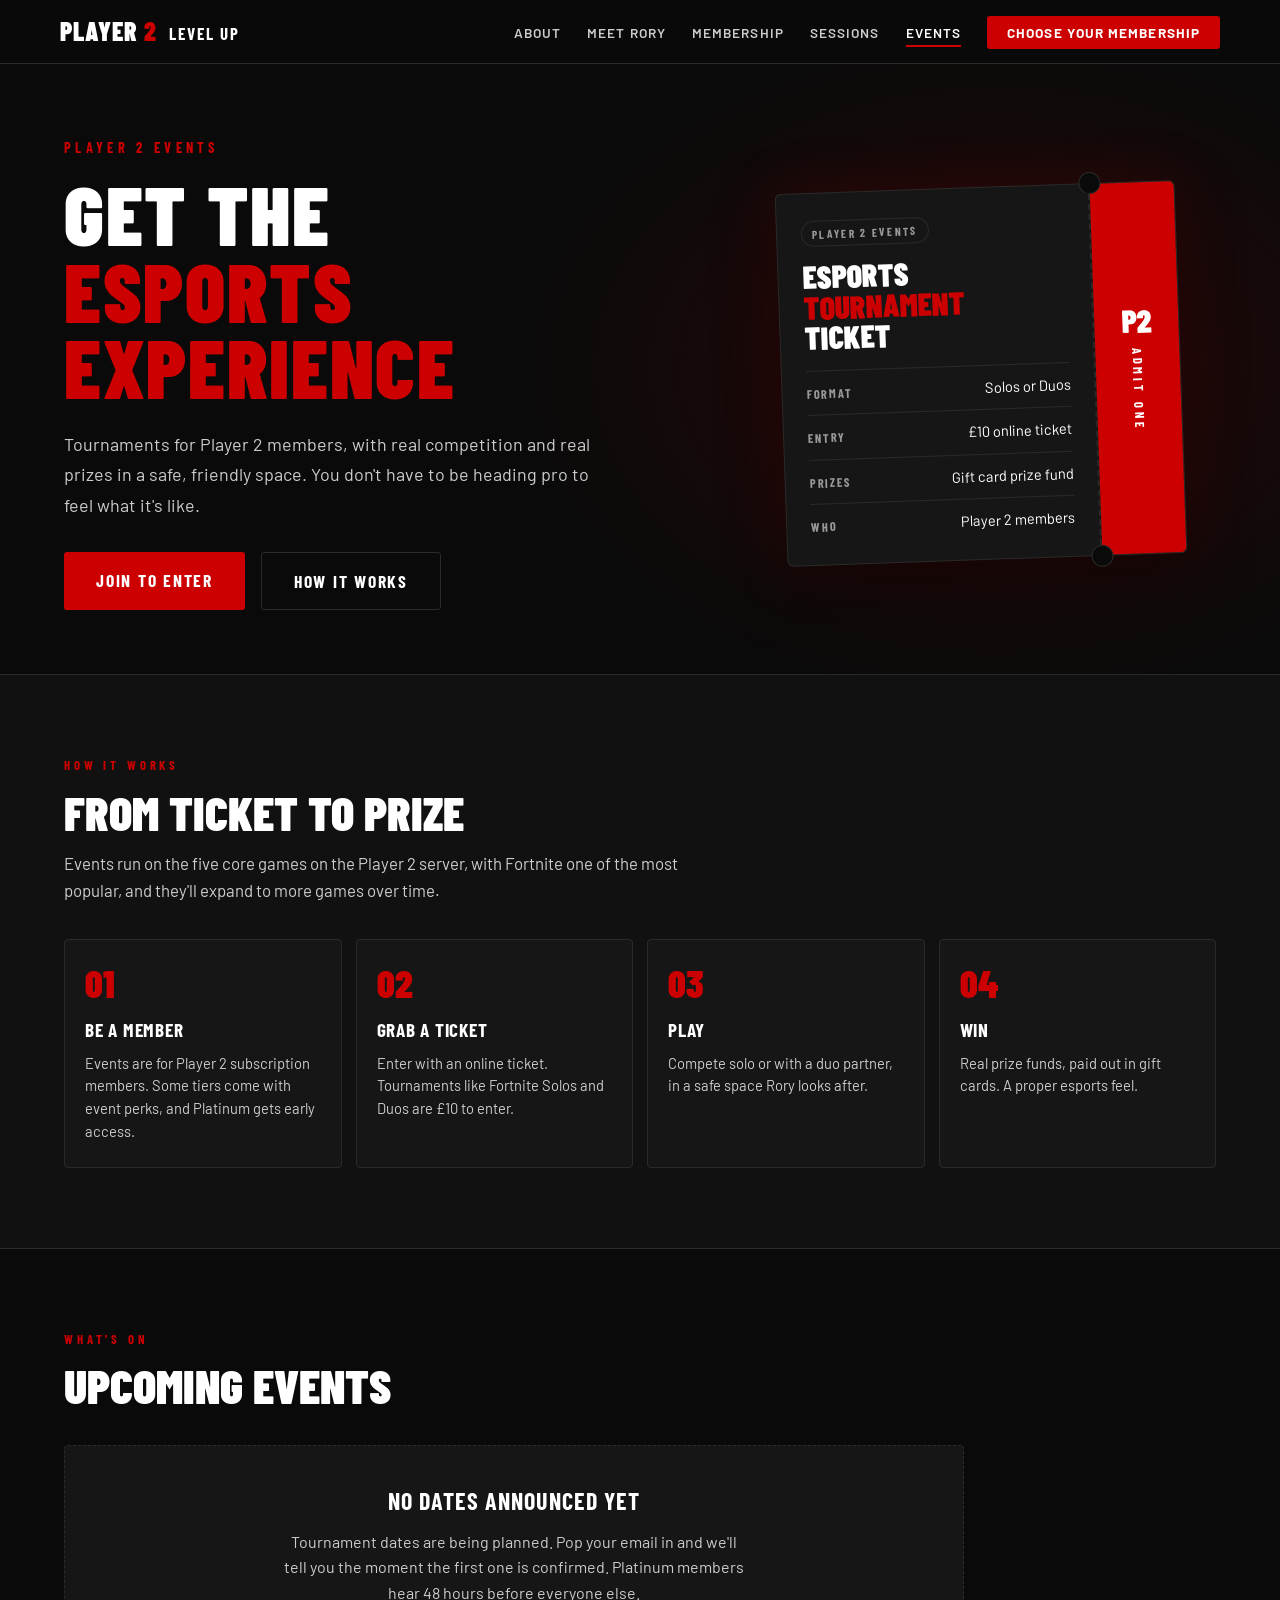
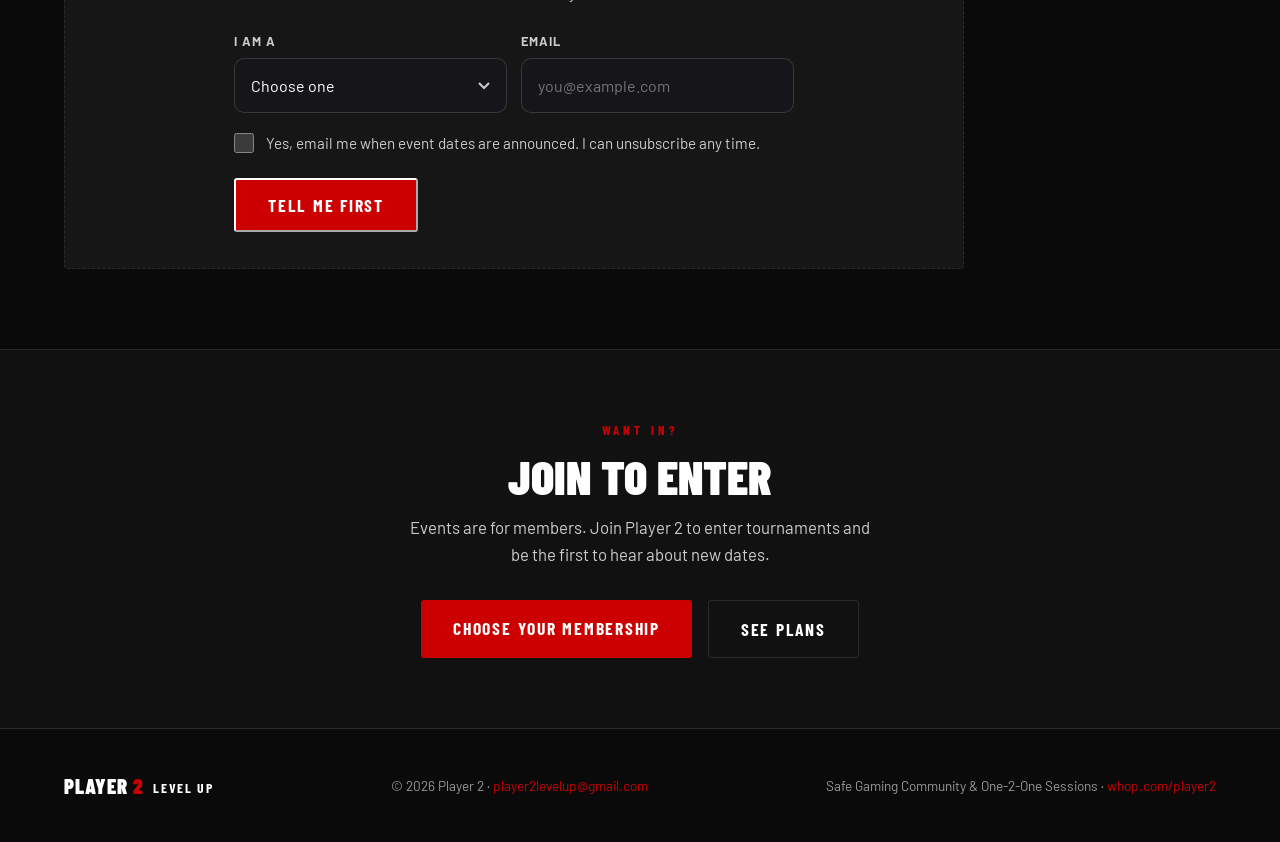
==== commit 6cc5737a: "Logo: Player 2 Level Up" ====
--- a/events.html
+++ b/events.html
@@ -17,12 +17,12 @@
 <meta property="og:image:height" content="630">
 <meta name="twitter:card" content="summary_large_image">
 <link rel="stylesheet" href="https://fonts.googleapis.com/css2?family=Barlow+Condensed:wght@400;700;900&family=Barlow:wght@400;500;600&display=swap">
-<link rel="stylesheet" href="styles.css?v=202610212108">
+<link rel="stylesheet" href="styles.css?v=202610212110">
 </head>
 <body>
 <!-- NAV -->
 <nav>
-  <a class="nav-logo" href="index.html"><span>PLAYER</span> 2</a>
+  <a class="nav-logo" href="index.html"><span>PLAYER</span> 2 <em>LEVEL UP</em></a>
   <ul class="nav-links" id="navLinks">
     <li><a href="index.html#about">About</a></li>
     <li><a href="rory.html">Meet Rory</a></li>
@@ -186,11 +186,11 @@
 
 <!-- FOOTER -->
 <footer>
-  <div class="footer-logo"><span>PLAYER</span> 2</div>
+  <div class="footer-logo"><span>PLAYER</span> 2 <em>LEVEL UP</em></div>
   <p>© 2026 Player 2 · <a href="mailto:player2levelup@gmail.com">player2levelup@gmail.com</a></p>
   <p>Safe Gaming Community &amp; One-2-One Sessions · <a href="https://whop.com/player2" target="_blank" rel="noopener">whop.com/player2</a></p>
 </footer>
 
-<script src="site.js?v=202610212108"></script>
+<script src="site.js?v=202610212110"></script>
 </body>
 </html>
--- a/styles.css
+++ b/styles.css
@@ -59,10 +59,11 @@
   text-decoration: none;
 }
 .nav-logo span { color: var(--white); }
+.nav-logo em, .footer-logo em { font-style: normal; color: var(--white); font-weight: 700; font-size: 0.66em; letter-spacing: 0.12em; margin-left: 0.35em; vertical-align: 0.08em; }
 
 .nav-links {
   display: flex;
-  gap: 32px;
+  gap: 26px;
   list-style: none;
 }
 .nav-links a {
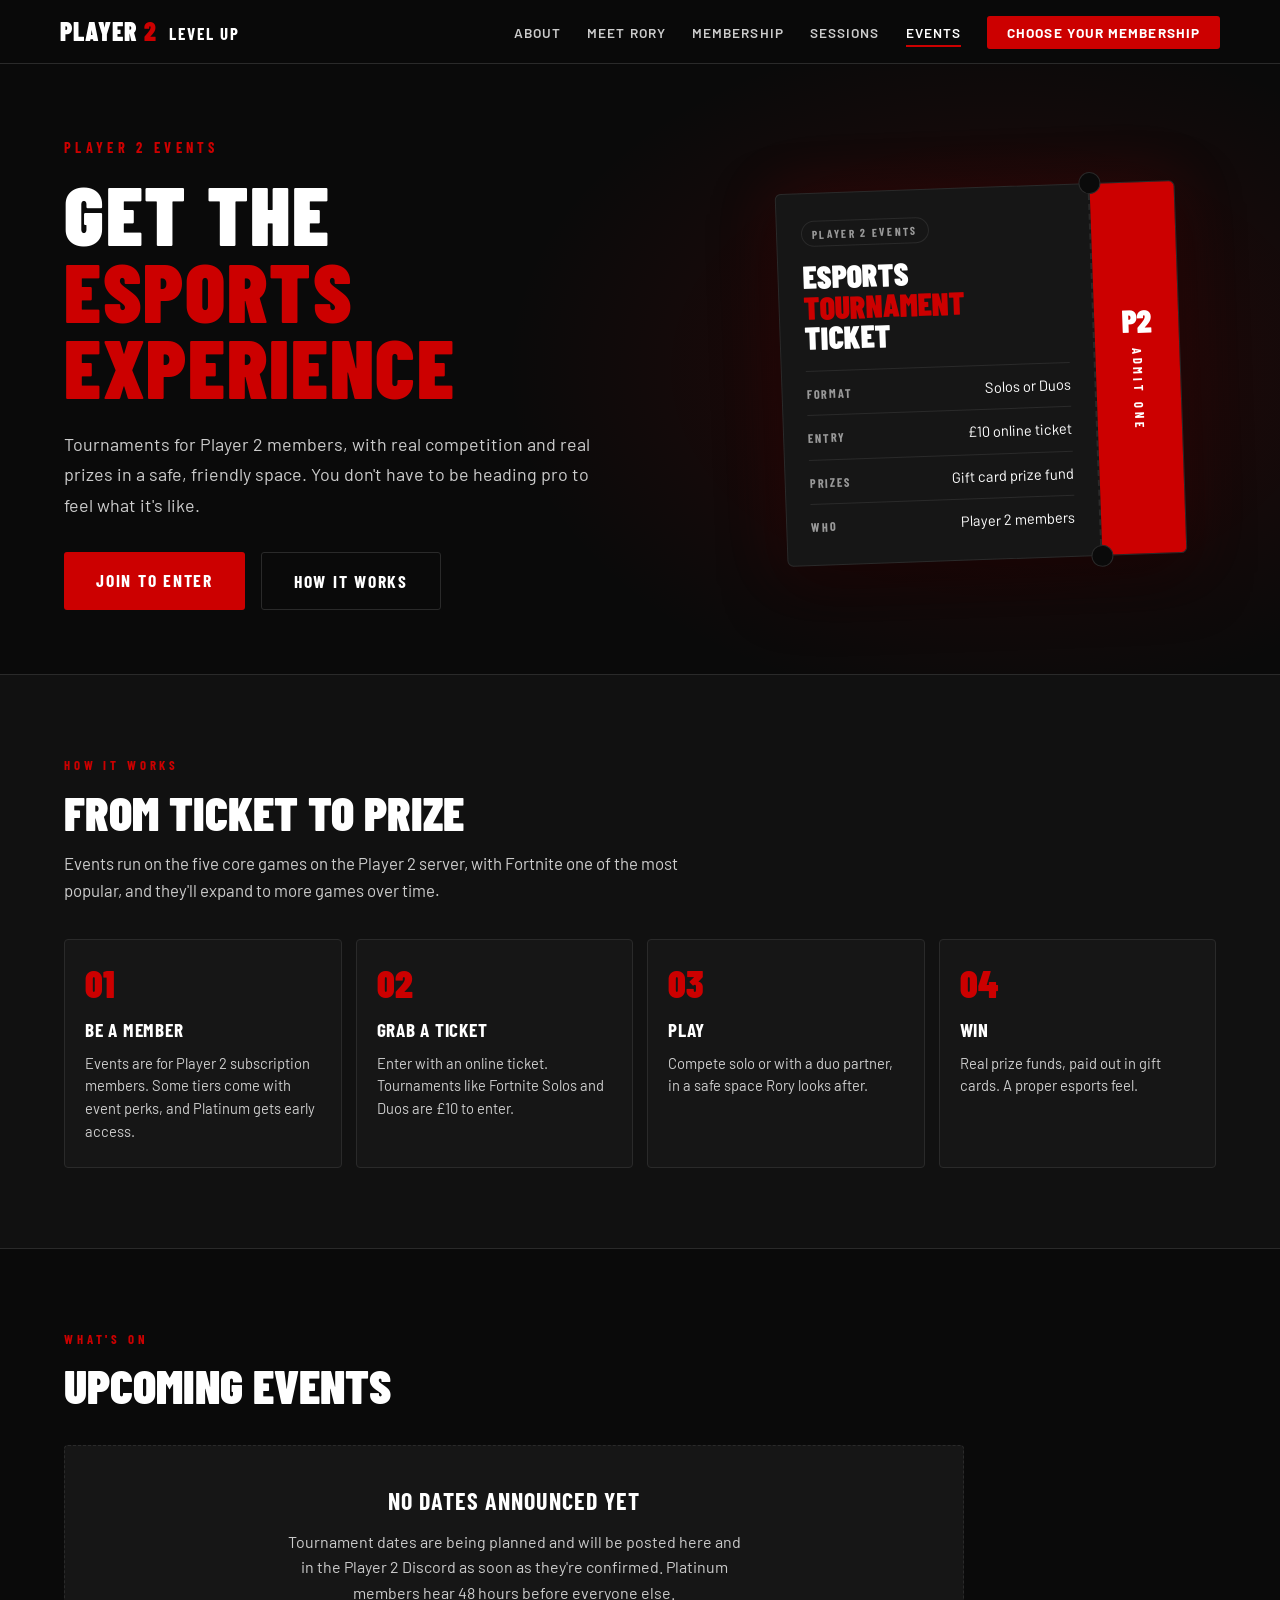
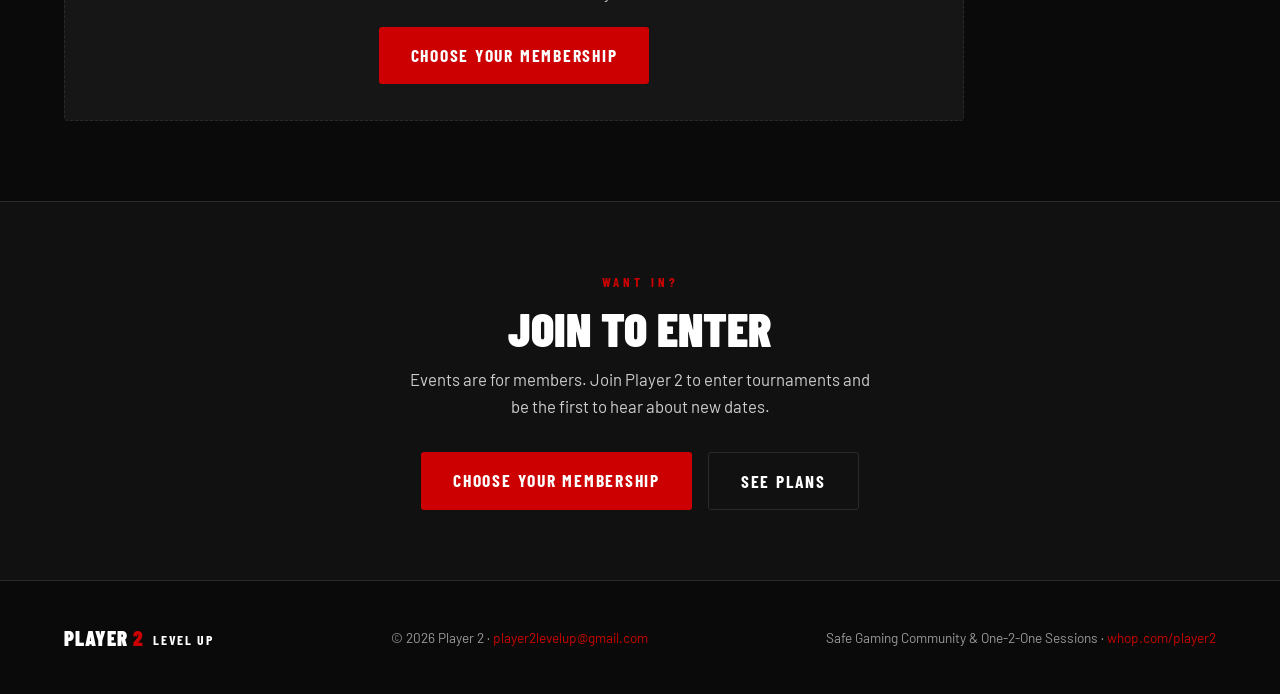
==== commit 2bf31672: "Remove email sign-up; rel noopener noreferrer on external links" ====
--- a/events.html
+++ b/events.html
@@ -17,7 +17,7 @@
 <meta property="og:image:height" content="630">
 <meta name="twitter:card" content="summary_large_image">
 <link rel="stylesheet" href="https://fonts.googleapis.com/css2?family=Barlow+Condensed:wght@400;700;900&family=Barlow:wght@400;500;600&display=swap">
-<link rel="stylesheet" href="styles.css?v=202610212110">
+<link rel="stylesheet" href="styles.css?v=202610212127">
 </head>
 <body>
 <!-- NAV -->
@@ -43,7 +43,7 @@
     <h1 class="page-title">Get the <span class="line-red">Esports Experience</span></h1>
     <p class="page-lede">Tournaments for Player 2 members, with real competition and real prizes in a safe, friendly space. You don't have to be heading pro to feel what it's like.</p>
     <div class="hero-buttons">
-      <a href="https://whop.com/player2" target="_blank" rel="noopener" class="btn-primary">Join to Enter</a>
+      <a href="https://whop.com/player2" target="_blank" rel="noopener noreferrer" class="btn-primary">Join to Enter</a>
       <a href="#how" class="btn-secondary">How It Works</a>
     </div>
   </div>
@@ -88,40 +88,8 @@
   <div class="event-list" id="eventList">
     <div class="event-empty">
       <strong>No dates announced yet</strong>
-      <p>Tournament dates are being planned. Pop your email in and we'll tell you the moment the first one is confirmed. Platinum members hear 48 hours before everyone else.</p>
-      <div id="formWrap" class="event-signup">
-        <form id="signupForm" novalidate>
-          <div class="signup-fields">
-            <div class="signup-field">
-              <label for="su-who">I am a</label>
-              <select id="su-who" name="who" required>
-                <option value="" disabled selected>Choose one</option>
-                <option>Parent or carer</option>
-                <option>Young person (13+)</option>
-                <option>School, college or professional</option>
-                <option>Other</option>
-              </select>
-            </div>
-            <div class="signup-field">
-              <label for="su-email">Email</label>
-              <input id="su-email" name="email" type="email" autocomplete="email" inputmode="email" required placeholder="you@example.com">
-            </div>
-          </div>
-          <input type="hidden" name="name" value="">
-          <div class="signup-hp" aria-hidden="true"><label for="su-website">Leave this empty</label><input id="su-website" name="website" type="text" tabindex="-1" autocomplete="off"></div>
-          <label class="signup-consent" for="su-consent">
-            <input id="su-consent" name="consent" type="checkbox" required>
-            <span>Yes, email me when event dates are announced. I can unsubscribe any time.</span>
-          </label>
-          <button class="btn-primary" type="submit" id="goBtn">Tell me first</button>
-          <p class="signup-error" id="formError" role="alert" hidden></p>
-        </form>
-      </div>
-      <div class="signup-thanks" id="thanks" hidden tabindex="-1">
-        <div class="signup-tick" aria-hidden="true">✓</div>
-        <strong>You're on the list</strong>
-        <p>We'll email you as soon as the first date is confirmed.</p>
-      </div>
+      <p>Tournament dates are being planned and will be posted here and in the Player 2 Discord as soon as they're confirmed. Platinum members hear 48 hours before everyone else.</p>
+      <a href="index.html#membership" class="btn-primary">Choose Your Membership</a>
     </div>
   </div>
 </section>
@@ -178,7 +146,7 @@
         </div>
         <div class="event-buy">
           <span class="event-price">${esc(e.price)}</span>
-          <a class="btn-primary btn-small" href="${esc(e.ticketUrl || 'https://whop.com/player2/esports-tournament-ticket')}" target="_blank" rel="noopener">Get Tickets</a>
+          <a class="btn-primary btn-small" href="${esc(e.ticketUrl || 'https://whop.com/player2/esports-tournament-ticket')}" target="_blank" rel="noopener noreferrer">Get Tickets</a>
         </div>
       </article>`).join('');
   })();
@@ -188,9 +156,9 @@
 <footer>
   <div class="footer-logo"><span>PLAYER</span> 2 <em>LEVEL UP</em></div>
   <p>© 2026 Player 2 · <a href="mailto:player2levelup@gmail.com">player2levelup@gmail.com</a></p>
-  <p>Safe Gaming Community &amp; One-2-One Sessions · <a href="https://whop.com/player2" target="_blank" rel="noopener">whop.com/player2</a></p>
+  <p>Safe Gaming Community &amp; One-2-One Sessions · <a href="https://whop.com/player2" target="_blank" rel="noopener noreferrer">whop.com/player2</a></p>
 </footer>
 
-<script src="site.js?v=202610212110"></script>
+<script src="site.js?v=202610212127"></script>
 </body>
 </html>
--- a/styles.css
+++ b/styles.css
@@ -753,33 +753,6 @@
   *, *::before, *::after { transition-duration: 0.01ms !important; }
 }
 
-/* ---------- email sign-up ---------- */
-.signup { padding: 80px clamp(16px, 5vw, 60px); background: #0d0d0f; border-top: 1px solid rgba(255,255,255,0.06); }
-.signup-inner { max-width: 640px; margin: 0 auto; text-align: center; }
-.signup-sub { color: var(--grey-lt); margin: 0 0 28px; font-size: 1.05rem; }
-.signup-fields { display: grid; grid-template-columns: 1fr 1fr; gap: 14px; text-align: left; }
-.signup-field.full { grid-column: 1 / -1; }
-.signup-field label { display: block; font-size: 0.8rem; font-weight: 700; letter-spacing: 0.08em; text-transform: uppercase; color: var(--grey-lt); margin-bottom: 6px; }
-.signup-field label small { font-weight: 500; text-transform: none; letter-spacing: 0; color: var(--grey); }
-.signup-field input, .signup-field select { width: 100%; padding: 14px 16px; background: #16161a; border: 1px solid rgba(255,255,255,0.14); border-radius: 10px; color: var(--white); font: inherit; font-size: 1rem; }
-.signup-field input:focus, .signup-field select:focus { outline: none; border-color: var(--red); box-shadow: 0 0 0 3px var(--red-glow); }
-.signup-field select { appearance: none; -webkit-appearance: none; background-image: url("data:image/svg+xml,%3Csvg xmlns='http://www.w3.org/2000/svg' width='12' height='8' viewBox='0 0 12 8'%3E%3Cpath d='M1 1l5 5 5-5' fill='none' stroke='%23cccccc' stroke-width='2'/%3E%3C/svg%3E"); background-repeat: no-repeat; background-position: right 16px center; padding-right: 40px; }
-.signup-hp { position: absolute; left: -9999px; width: 1px; height: 1px; overflow: hidden; }
-.signup-consent { display: flex; gap: 12px; align-items: flex-start; text-align: left; margin: 18px 0 22px; color: var(--grey-lt); font-size: 0.95rem; cursor: pointer; }
-.signup-consent input { width: 20px; height: 20px; margin-top: 2px; accent-color: var(--red); flex: 0 0 20px; }
-.signup .btn-primary { width: 100%; max-width: 320px; }
-.signup-error { color: #ff6b6b; margin: 14px 0 0; font-weight: 600; }
-.signup-note { color: var(--grey); font-size: 0.85rem; margin: 24px 0 0; line-height: 1.5; }
-.signup-thanks { padding: 30px 0; }
-.signup-tick { width: 64px; height: 64px; margin: 0 auto 20px; border-radius: 50%; background: var(--red); color: var(--white); font-size: 2rem; font-weight: 800; display: flex; align-items: center; justify-content: center; }
-.signup-thanks p { color: var(--grey-lt); }
-@media (max-width: 600px) { .signup-fields { grid-template-columns: 1fr; } }
-
-.event-signup { max-width: 560px; margin: 26px auto 0; text-align: left; }
-.event-empty .signup-thanks { padding: 10px 0 0; }
-.event-empty .signup-thanks strong { display: block; font-size: 1.3rem; margin-bottom: 6px; }
-
-.tier-tag { color: var(--grey-lt); font-size: 0.92rem; line-height: 1.4; margin: -6px 0 18px; min-height: 2.8em; }
 
 /* ─── SHARED EXTRAS ─────────────────────────────────────────────── */
 section[id] { scroll-margin-top: 72px; }
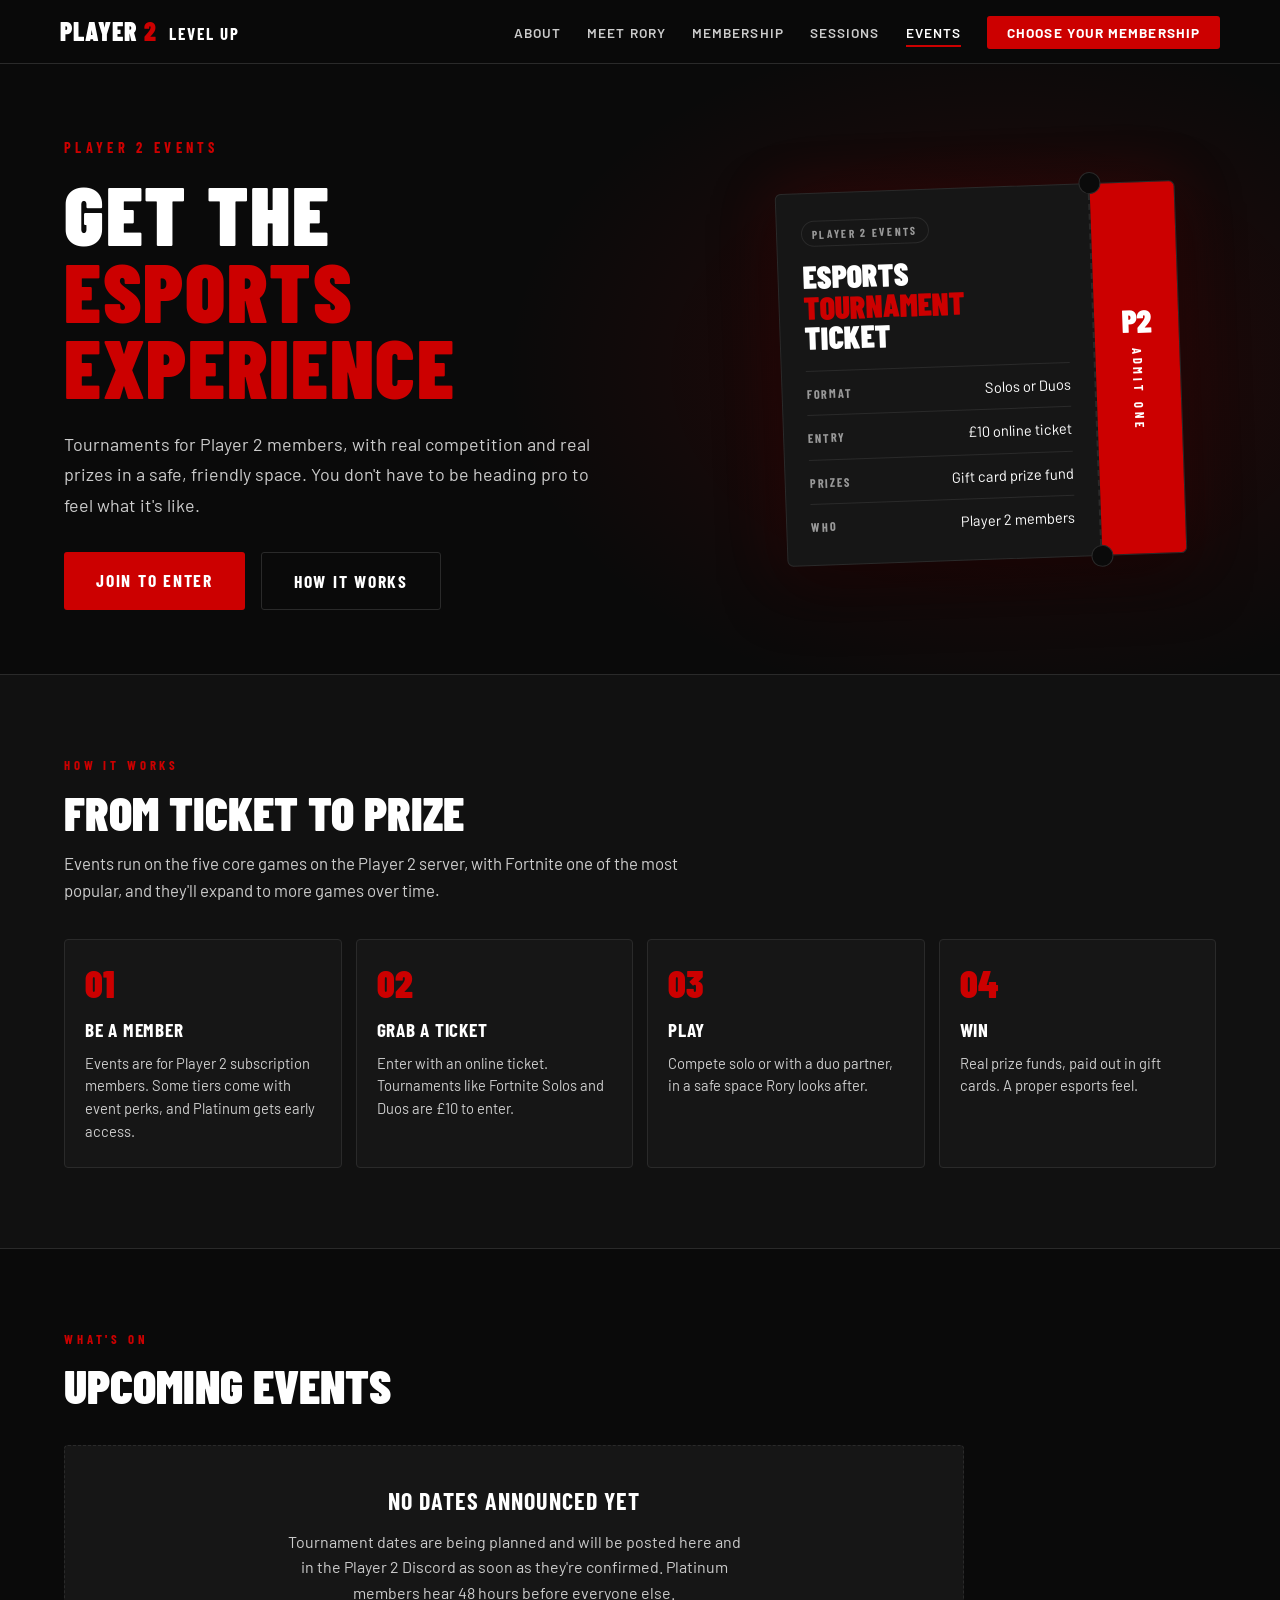
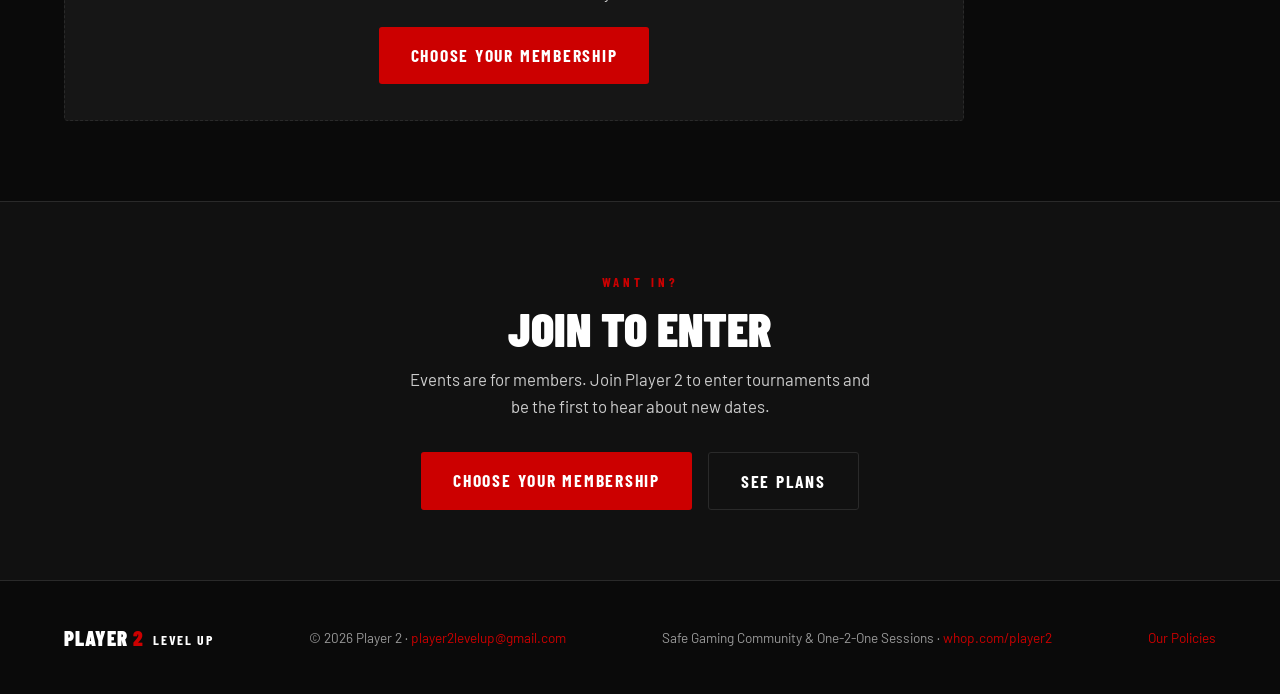
==== commit d3f0caa6: "Add Policies page and footer link" ====
--- a/events.html
+++ b/events.html
@@ -3,21 +3,22 @@
 <head>
 <meta charset="utf-8">
 <meta name="viewport" content="width=device-width, initial-scale=1, viewport-fit=cover">
-<title>Events — Player 2</title>
+<title>Esports Events | Player 2 Level Up</title>
 <meta name="description" content="Player 2 tournaments and events for members — real competition, real gift card prizes, in a safe and friendly gaming space.">
 <meta name="theme-color" content="#0a0a0a">
 <link rel="icon" href="data:image/svg+xml,%3Csvg xmlns='http://www.w3.org/2000/svg' viewBox='0 0 64 64'%3E%3Crect width='64' height='64' rx='12' fill='%230a0a0a'/%3E%3Ctext x='32' y='45' font-family='Arial Black,Arial,sans-serif' font-weight='900' font-size='34' text-anchor='middle' fill='%23CC0000'%3EP2%3C/text%3E%3C/svg%3E">
 <meta property="og:type" content="website">
-<meta property="og:site_name" content="Player 2">
-<meta property="og:title" content="Player 2 Events — Get the Esports Experience">
+<meta property="og:site_name" content="Player 2 Level Up">
+<meta property="og:title" content="Player 2 Level Up Events">
 <meta property="og:description" content="Player 2 tournaments and events for members — real competition, real gift card prizes, in a safe and friendly gaming space.">
 <meta property="og:url" content="https://www.player2levelup.com/events.html">
+<link rel="canonical" href="https://www.player2levelup.com/events.html">
 <meta property="og:image" content="https://www.player2levelup.com/player2_share.jpg">
 <meta property="og:image:width" content="1200">
 <meta property="og:image:height" content="630">
 <meta name="twitter:card" content="summary_large_image">
 <link rel="stylesheet" href="https://fonts.googleapis.com/css2?family=Barlow+Condensed:wght@400;700;900&family=Barlow:wght@400;500;600&display=swap">
-<link rel="stylesheet" href="styles.css?v=202610212127">
+<link rel="stylesheet" href="styles.css?v=202610222249">
 </head>
 <body>
 <!-- NAV -->
@@ -157,8 +158,9 @@
   <div class="footer-logo"><span>PLAYER</span> 2 <em>LEVEL UP</em></div>
   <p>© 2026 Player 2 · <a href="mailto:player2levelup@gmail.com">player2levelup@gmail.com</a></p>
   <p>Safe Gaming Community &amp; One-2-One Sessions · <a href="https://whop.com/player2" target="_blank" rel="noopener noreferrer">whop.com/player2</a></p>
+  <p><a href="policies.html">Our Policies</a></p>
 </footer>
 
-<script src="site.js?v=202610212127"></script>
+<script src="site.js?v=202610222249"></script>
 </body>
 </html>
--- a/styles.css
+++ b/styles.css
@@ -506,7 +506,7 @@
 
 .tier-perks li.new {
   color: var(--white);
-  font-weight: 500;
+  font-weight: 700;
 }
 
 .tier-perks li::before {
@@ -1398,3 +1398,56 @@
 .hero-anim.is-static .ha-tint.red { opacity: .5; }
 .hero-anim.is-static .ha-pad { opacity: .85; }
 @media (max-width: 760px) { .hero-anim { margin-top: 32px; min-height: 0; } .hero-anim .ha-char { max-width: 280px; } }
+
+/* Tier cards: each card is as long as its perk list, so higher tiers look bigger; intros line up */
+.tiers { align-items: start; }
+.tier-tag { margin-bottom: 18px; }
+
+/* ---------- Free trial ---------- */
+.trial { padding: 80px clamp(16px, 5vw, 80px); background: radial-gradient(ellipse at 12% 0%, rgba(204,0,0,0.22), transparent 55%), var(--bg2); border-top: 1px solid var(--border); border-bottom: 1px solid var(--border); }
+.trial-inner { max-width: 1180px; margin: 0 auto; display: grid; grid-template-columns: 1fr 1.05fr; gap: 56px; align-items: center; }
+.trial-inner > * { min-width: 0; }
+.trial .section-title { margin-bottom: 16px; }
+.trial .section-title .line-red { color: var(--red); display: block; }
+.trial-lead { color: var(--grey-lt); font-size: 1.05rem; margin-bottom: 26px; max-width: 520px; }
+.trial-small { margin-top: 14px; color: var(--grey); font-size: .92rem; letter-spacing: .02em; }
+.trial-steps { list-style: none; display: grid; gap: 12px; }
+.trial-steps li { display: grid; grid-template-columns: 44px 1fr; gap: 16px; align-items: start; background: var(--surface); border: 1px solid var(--border); border-radius: 10px; padding: 18px 20px; }
+.trial-num { width: 44px; height: 44px; border-radius: 50%; background: var(--red); color: var(--white); font-family: var(--font-display); font-weight: 900; font-size: 1.4rem; display: grid; place-items: center; }
+.trial-steps h3 { font-family: var(--font-display); font-weight: 700; font-size: 1.25rem; text-transform: uppercase; letter-spacing: .03em; margin-bottom: 4px; }
+.trial-steps p { color: var(--grey-lt); font-size: .97rem; }
+.trial-note { max-width: 1180px; margin: 28px auto 0; color: var(--grey); font-size: .9rem; }
+@media (max-width: 860px) { .trial-inner { grid-template-columns: 1fr; gap: 32px; } }
+
+/* ---------- Free trial: stand-out extras ---------- */
+.trial-bar { display: flex; align-items: center; justify-content: center; gap: 14px; flex-wrap: wrap; padding: 10px clamp(16px, 5vw, 60px); background: linear-gradient(90deg, #8f0000, var(--red) 30%, #ff2a2a 50%, var(--red) 70%, #8f0000); background-size: 200% 100%; animation: trialShine 6s linear infinite; color: var(--white); text-decoration: none; font-family: var(--font-display); text-transform: uppercase; letter-spacing: .08em; font-size: 1rem; text-align: center; }
+.trial-bar strong { font-weight: 900; }
+.trial-bar-tag { background: var(--white); color: var(--red); font-weight: 900; padding: 2px 9px; border-radius: 3px; letter-spacing: .12em; }
+.trial-bar-go { font-weight: 900; border-bottom: 2px solid var(--white); padding-bottom: 1px; }
+.trial-bar:hover .trial-bar-go { opacity: .85; }
+@keyframes trialShine { from { background-position: 200% 0; } to { background-position: 0 0; } }
+
+.nav-links a.nav-trial { color: var(--white); border: 2px solid var(--red); padding: 6px 14px; border-radius: 3px; box-shadow: 0 0 14px rgba(204,0,0,.55); }
+.nav-links a.nav-trial:hover { background: var(--red); color: var(--white); }
+
+.btn-trial { box-shadow: 0 0 0 0 rgba(255,40,40,.7); animation: trialPulse 2.2s ease-out infinite; }
+@keyframes trialPulse { 0% { box-shadow: 0 0 0 0 rgba(255,40,40,.65); } 70% { box-shadow: 0 0 0 16px rgba(255,40,40,0); } 100% { box-shadow: 0 0 0 0 rgba(255,40,40,0); } }
+
+.trial-sticker { position: absolute; z-index: 5; top: 4%; left: 2%; width: 150px; height: 150px; border-radius: 50%; background: var(--red); color: var(--white); text-decoration: none; display: flex; flex-direction: column; align-items: center; justify-content: center; font-family: var(--font-display); text-transform: uppercase; line-height: .95; transform: rotate(-12deg); box-shadow: 0 0 0 5px var(--bg), 0 0 0 8px var(--red), 0 0 46px rgba(255,30,30,.65); transition: transform .2s; }
+.trial-sticker:hover { transform: rotate(-6deg) scale(1.05); }
+.ts-top { font-weight: 700; font-size: 1.15rem; letter-spacing: .08em; }
+.ts-big { font-weight: 900; font-size: 3rem; letter-spacing: .02em; }
+.ts-small { font-weight: 700; font-size: .78rem; letter-spacing: .1em; margin-top: 4px; opacity: .92; }
+
+.trial { border-top: 3px solid var(--red); box-shadow: inset 0 30px 60px -40px rgba(255,30,30,.5); }
+
+@media (max-width: 960px) {
+  .nav-links.open a.nav-trial { align-self: flex-start; }
+}
+@media (max-width: 760px) {
+  .trial-bar { font-size: .88rem; gap: 10px; padding: 9px 16px; }
+  .trial-bar-more { display: none; }
+  .trial-sticker { width: 108px; height: 108px; top: 0; left: 4%; }
+  .ts-top { font-size: .9rem; } .ts-big { font-size: 2.15rem; } .ts-small { font-size: .62rem; }
+}
+@media (prefers-reduced-motion: reduce) { .trial-bar, .btn-trial { animation: none; } }
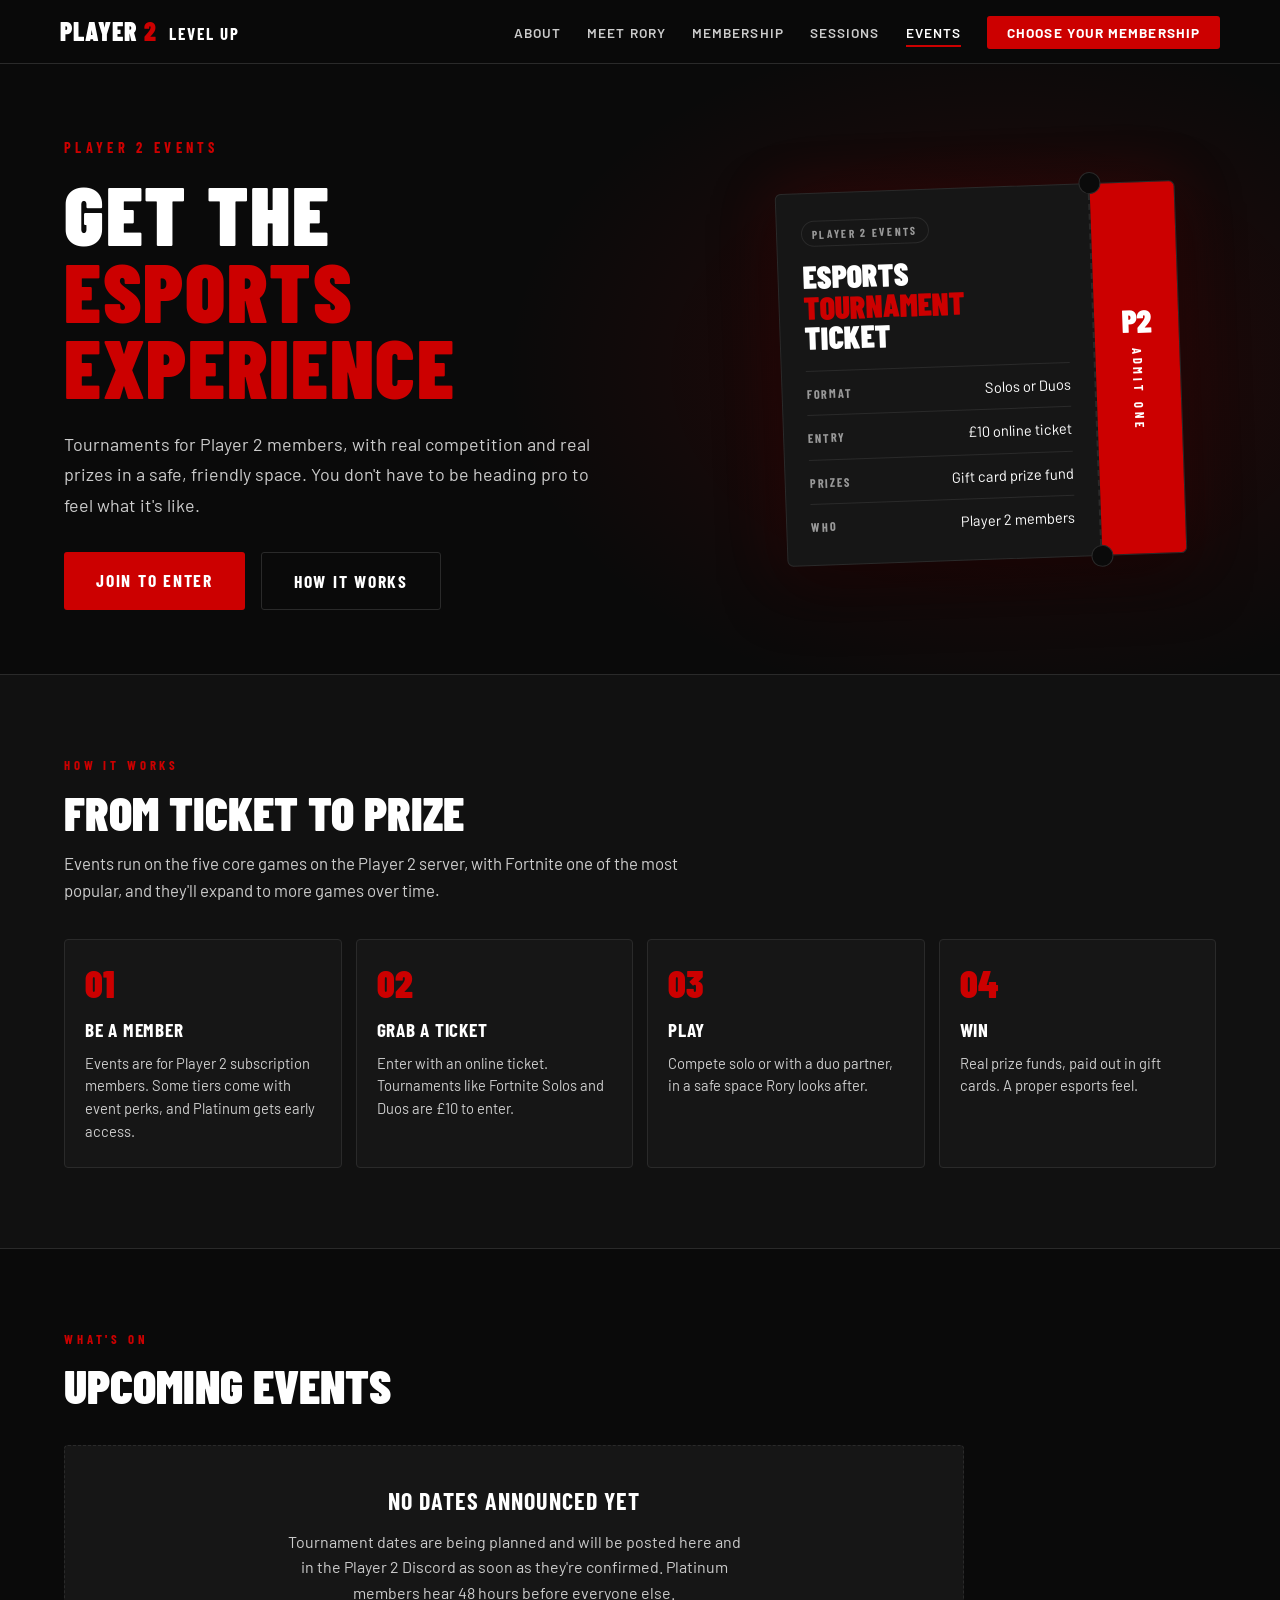
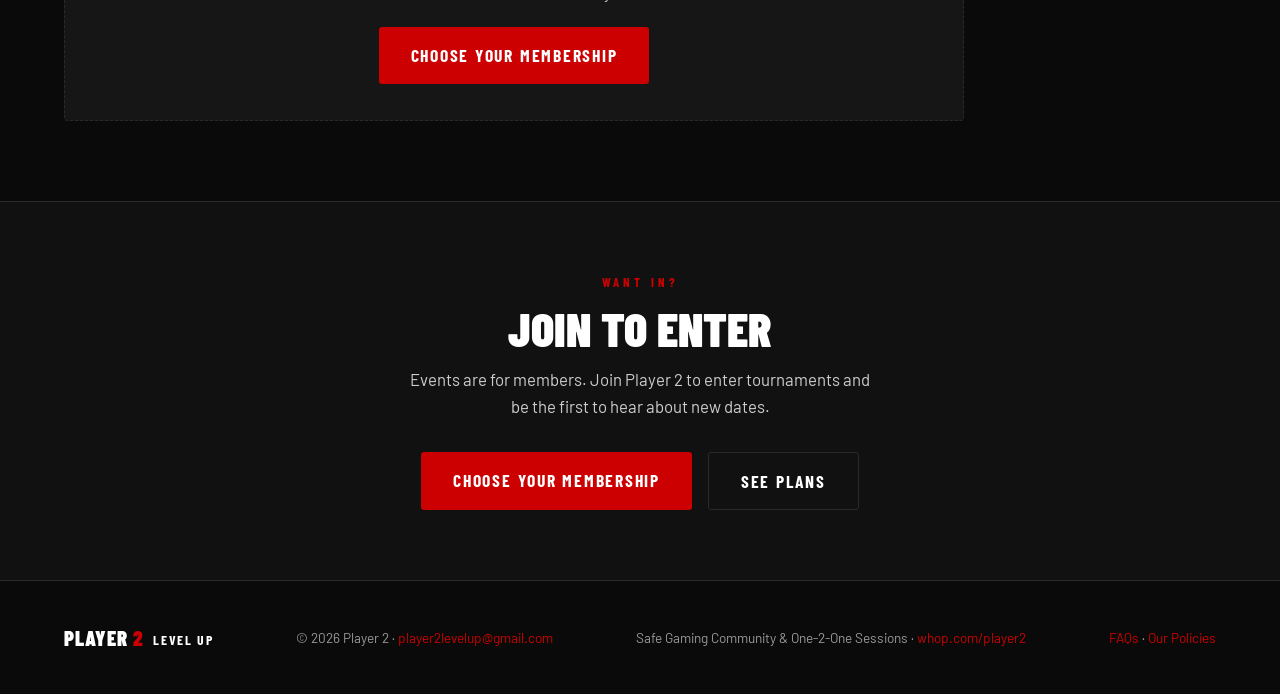
==== commit 5c9d3dd3: "Add FAQs for young people and parents" ====
--- a/events.html
+++ b/events.html
@@ -158,7 +158,7 @@
   <div class="footer-logo"><span>PLAYER</span> 2 <em>LEVEL UP</em></div>
   <p>© 2026 Player 2 · <a href="mailto:player2levelup@gmail.com">player2levelup@gmail.com</a></p>
   <p>Safe Gaming Community &amp; One-2-One Sessions · <a href="https://whop.com/player2" target="_blank" rel="noopener noreferrer">whop.com/player2</a></p>
-  <p><a href="policies.html">Our Policies</a></p>
+  <p><a href="index.html#faq">FAQs</a> · <a href="policies.html">Our Policies</a></p>
 </footer>
 
 <script src="site.js?v=202610222249"></script>
--- a/styles.css
+++ b/styles.css
@@ -1451,3 +1451,22 @@
   .ts-top { font-size: .9rem; } .ts-big { font-size: 2.15rem; } .ts-small { font-size: .62rem; }
 }
 @media (prefers-reduced-motion: reduce) { .trial-bar, .btn-trial { animation: none; } }
+
+/* ─── FAQ ───────────────────────────────────────────────────────── */
+.faq { padding: 80px clamp(16px, 5vw, 80px); border-top: 1px solid var(--border); }
+.faq .section-head p:last-child { color: var(--grey-lt); }
+.faq .section-head a { color: var(--white); text-decoration: underline; text-decoration-color: var(--red); text-underline-offset: 3px; overflow-wrap: anywhere; }
+.faq-groups { display: grid; grid-template-columns: repeat(2, minmax(0, 1fr)); gap: 40px; align-items: start; }
+.faq-group h3 { font-family: var(--font-display); font-weight: 700; font-size: 1.35rem; letter-spacing: 0.08em; text-transform: uppercase; margin-bottom: 16px; padding-bottom: 12px; border-bottom: 2px solid var(--red); }
+.faq-item { border: 1px solid var(--border); border-radius: 4px; background: var(--surface); margin-bottom: 10px; }
+.faq-item summary { cursor: pointer; list-style: none; display: flex; align-items: center; justify-content: space-between; gap: 16px; padding: 16px 18px; font-weight: 600; font-size: 1.02rem; line-height: 1.4; color: var(--white); }
+.faq-item summary::-webkit-details-marker { display: none; }
+.faq-item summary::after { content: ''; flex: 0 0 auto; width: 9px; height: 9px; margin-right: 4px; border-right: 2px solid var(--red); border-bottom: 2px solid var(--red); transform: translateY(-3px) rotate(45deg); transition: transform 0.2s ease; }
+.faq-item[open] summary::after { transform: translateY(2px) rotate(-135deg); }
+.faq-item summary:hover, .faq-item[open] summary { color: var(--white); background: var(--bg3); }
+.faq-item summary:focus-visible { outline: 2px solid var(--red); outline-offset: 2px; }
+.faq-answer { padding: 2px 18px 18px; color: var(--grey-lt); line-height: 1.7; }
+.faq-answer a { color: var(--white); text-decoration: underline; text-decoration-color: var(--red); text-underline-offset: 3px; overflow-wrap: anywhere; }
+.faq-answer strong { color: var(--white); }
+@media (max-width: 860px) { .faq-groups { grid-template-columns: 1fr; gap: 32px; } }
+@media (prefers-reduced-motion: reduce) { .faq-item summary::after { transition: none; } }
